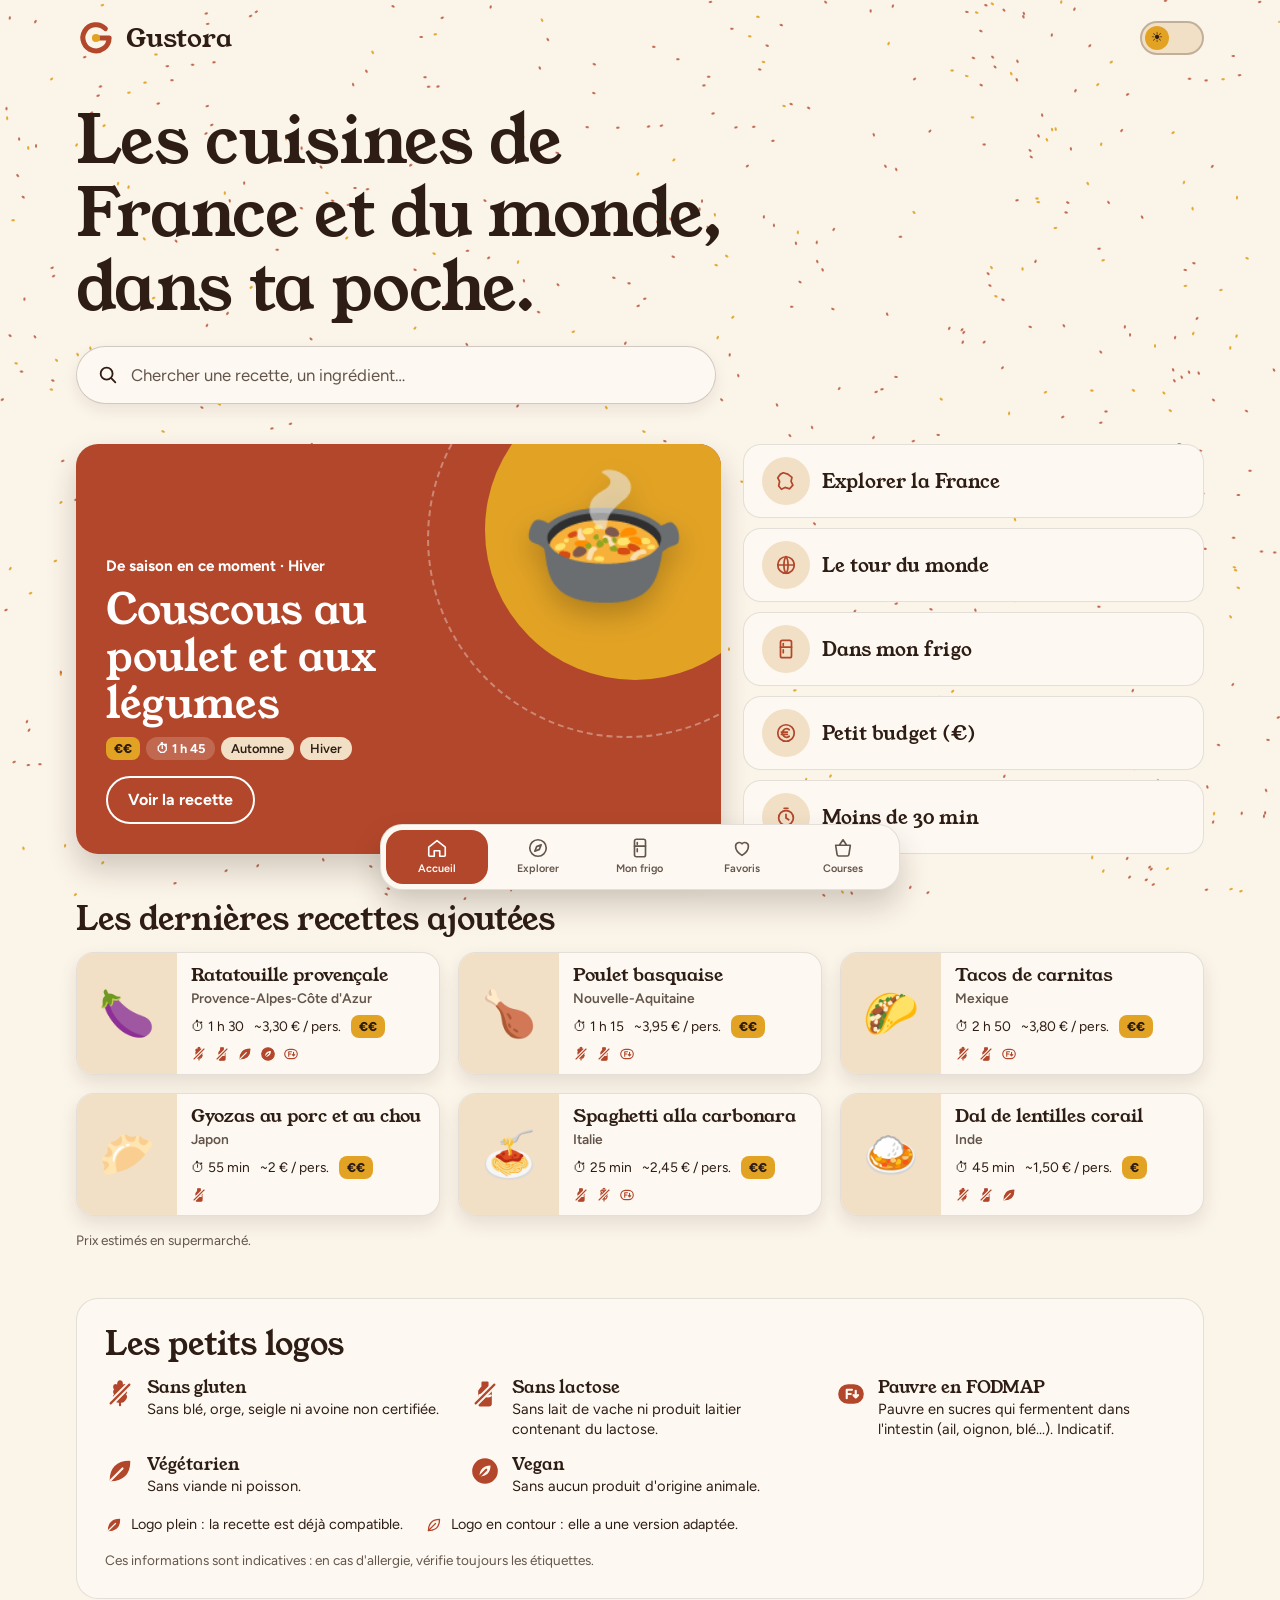
==== index.html @ 377dda43 "Mission 7 : fond de boussoles sur tout l'écran Explorer L'effet 57 (champ de flèches, en aiguilles d" ====
<!doctype html>
<html lang="fr">
<head>
<meta charset="utf-8">
<meta name="viewport" content="width=device-width, initial-scale=1, viewport-fit=cover">
<title>Gustora</title>
<link rel="icon" href="favicon.svg" type="image/svg+xml">
<link rel="icon" href="favicon-32.png" sizes="32x32">
<link rel="apple-touch-icon" href="apple-touch-icon.png">
<link rel="preconnect" href="https://fonts.googleapis.com">
<link rel="stylesheet" href="https://fonts.googleapis.com/css2?family=Young+Serif&family=Figtree:wght@400;600;700;800&display=swap">
<link rel="stylesheet" href="style.css?v=6">
</head>
<body data-ecran="accueil">
<canvas id="graines" aria-hidden="true"></canvas>
<canvas id="boussoles" aria-hidden="true"></canvas>

<div class="page">
  <header class="top">
    <svg viewBox="0 0 64 64" aria-hidden="true">
      <path d="M47 17A21 21 0 1 0 53 32H38" fill="none" stroke="var(--pr)" stroke-width="8" stroke-linecap="round" stroke-linejoin="round"/>
      <circle cx="32" cy="32" r="6.5" fill="var(--ac)"/>
    </svg>
    <b id="nom"></b>
    <button class="sw" id="sw" type="button"><i aria-hidden="true"></i></button>
  </header>

  <main>
    <section class="hello">
      <h1 id="phrase"></h1>
      <form class="search" id="form-recherche" role="search">
        <svg viewBox="0 0 24 24" aria-hidden="true"><circle cx="10.5" cy="10.5" r="6.5"/><path d="M15.5 15.5L20 20"/></svg>
        <span class="champ"><input id="recherche" type="search" enterkeyhint="search" autocomplete="off"><span class="idee" id="idee" aria-hidden="true" hidden><span class="t"></span><span class="cur"></span></span></span>
      </form>
    </section>

    <div id="accueil"></div>
    <div id="liste" hidden></div>
    <div id="recette" hidden></div>
    <div id="explorer" hidden></div>
  </main>
</div>

<nav class="tabbar" id="onglets" role="tablist"><span class="pill"></span></nav>
<span class="toast" id="toast" role="status"></span>

<script src="textes.js?v=6"></script>
<script src="recettes.js?v=6"></script>
<script src="regimes.js?v=6"></script>
<script src="effets.js?v=6"></script>
<script src="recette.js?v=6"></script>
<script src="explorer.js?v=6"></script>
<script src="app.js?v=6"></script>
</body>
</html>
---- style.css ----
/* ---------- Couleurs « Argile & Safran » (DESIGN.md) ---------- */
:root{
  --bg:#FBF4E8; --tx:#2E1D14; --pr:#B3472B; --ac:#E2A325; --dx:#F2E0C6; --on:#FFFFFF; --onac:#2E1D14;
  --card:color-mix(in srgb,var(--bg) 55%,#fff);
  --display:"Young Serif", Georgia, serif;
  --body:"Figtree", "Segoe UI", system-ui, -apple-system, sans-serif;
  --line:color-mix(in srgb,var(--tx) 12%,transparent);
  --shadow:0 16px 30px color-mix(in srgb,var(--tx) 20%,transparent);
  --soft:color-mix(in srgb,var(--tx) 74%,var(--bg));
  color-scheme:light;
}
@media (prefers-color-scheme: dark){
  :root:not([data-theme="light"]){
    --bg:#1D1410; --tx:#F5EADB; --pr:#E8835F; --ac:#F0B744; --dx:#3A2B21; --on:#1D1410; --onac:#1D1410;
    --card:color-mix(in srgb,var(--bg) 90%,#fff); color-scheme:dark;
  }
}
:root[data-theme="dark"]{
  --bg:#1D1410; --tx:#F5EADB; --pr:#E8835F; --ac:#F0B744; --dx:#3A2B21; --on:#1D1410; --onac:#1D1410;
  --card:color-mix(in srgb,var(--bg) 90%,#fff); color-scheme:dark;
}

*{box-sizing:border-box}
html{-webkit-text-size-adjust:100%}
body{margin:0;background:var(--bg);color:var(--tx);font:16px/1.5 var(--body);
  padding-bottom:calc(110px + env(safe-area-inset-bottom));transition:background-color .4s,color .4s}
h1,h2,h3{font-family:var(--display);font-weight:400;margin:0;line-height:1.12}
button,input{font:inherit;color:inherit}
:focus-visible{outline:3px solid var(--ac);outline-offset:3px}

/* ---------- Effet 78 : le courant d'épices du fond ---------- */
#graines,#boussoles{position:fixed;inset:0;width:100%;height:100%;z-index:0;pointer-events:none}
body:not([data-ecran="explorer"]) #boussoles{display:none}   /* effet 57 : seulement sur l'écran Explorer */
.page{position:relative;z-index:1;max-width:1160px;margin:0 auto;padding:0 16px}

/* ---------- En-tête ---------- */
.top{display:flex;align-items:center;gap:10px;padding:18px 0 6px}
.top svg{width:40px;height:40px;flex:none}
.top b{font:400 1.6rem var(--display);flex:1}
/* Interrupteur jour / nuit (effet 27 de DESIGN.md) */
.sw{position:relative;width:64px;height:34px;border-radius:99px;border:2px solid color-mix(in srgb,var(--tx) 25%,transparent);
  background:var(--dx);cursor:pointer;padding:0;flex:none}
.sw i{position:absolute;top:3px;left:3px;width:24px;height:24px;border-radius:50%;background:var(--ac);color:var(--onac);
  display:grid;place-items:center;font-style:normal;font-size:14px;line-height:1;transition:transform .45s cubic-bezier(.3,1.3,.5,1),background-color .4s}
.nuit .sw i{transform:translateX(30px);background:var(--tx);color:var(--bg)}

/* ---------- Phrase d'accueil + recherche ---------- */
.hello{padding:clamp(18px,4vw,40px) 0 18px}
.hello h1{font-size:clamp(2.1rem,6.2vw,4.1rem);max-width:17ch;letter-spacing:-.01em}
.search{display:flex;align-items:center;gap:10px;max-width:640px;margin-top:22px;padding:0 20px;height:58px;border-radius:99px;
  background:var(--card);border:1.5px solid color-mix(in srgb,var(--tx) 22%,transparent);box-shadow:0 6px 16px color-mix(in srgb,var(--tx) 8%,transparent)}
.search svg{width:22px;height:22px;flex:none;fill:none;stroke:var(--tx);stroke-width:2;stroke-linecap:round}
.champ{position:relative;flex:1;min-width:0;display:flex}
.search input{flex:1;min-width:0;border:0;background:none;font-size:1.05rem;outline:none}
/* Effet 14 : texte qui s'écrit (posé par-dessus le champ, les clics passent au travers) */
.idee{position:absolute;inset:0;display:flex;align-items:center;pointer-events:none;font-size:1.05rem;color:var(--soft);white-space:nowrap;overflow:hidden}
.idee[hidden]{display:none}
.idee .cur{flex:none;width:2px;height:1.2em;margin-left:2px;background:var(--pr);animation:blink 1s steps(1) infinite}
@keyframes blink{50%{opacity:0}}
.search input::placeholder{color:var(--soft);opacity:1}
.search:focus-within{border-color:var(--pr)}

/* ---------- Carte vedette (effet 3 : carte en couches, l'effet star) + raccourcis ---------- */
.duo{display:grid;gap:16px;margin-top:22px}
@media (min-width:900px){ .duo{grid-template-columns:7fr 5fr;gap:22px;align-items:stretch} }
.vedette{position:relative;border-radius:22px;min-height:330px;color:var(--on);touch-action:pan-y;
  transition:transform .8s cubic-bezier(.2,.8,.2,1);box-shadow:var(--shadow);overflow:hidden;isolation:isolate;transform-style:preserve-3d}
@media (min-width:900px){ .vedette{min-height:380px} }
.vedette [data-depth]{transition:transform .8s cubic-bezier(.2,.8,.2,1)}
.ly-bg{position:absolute;inset:-24px;background:var(--pr);z-index:-2}
.ly-bg .sun{position:absolute;right:-40px;top:-40px;width:min(62%,300px);aspect-ratio:1;border-radius:50%;background:var(--ac)}
.ly-bg .ring{position:absolute;right:-82px;top:-82px;width:min(84%,400px);aspect-ratio:1;border-radius:50%;
  border:2px dashed color-mix(in srgb,var(--on) 35%,transparent)}
.ly-mid{position:absolute;right:clamp(14px,5%,40px);top:clamp(14px,6%,36px);font-size:clamp(4.2rem,13vw,8.5rem);line-height:1;z-index:-1;
  filter:drop-shadow(0 12px 14px color-mix(in srgb,#000 22%,transparent))}
.ly-top{position:relative;height:100%;min-height:inherit;display:grid;align-content:end;gap:10px;padding:clamp(18px,3.4vw,30px)}
.kick{font-weight:700;font-size:.95rem}
.vedette h2{font-size:clamp(1.7rem,3.6vw,2.6rem);max-width:13ch}
.badges{display:flex;flex-wrap:wrap;gap:6px}
.bdg{background:var(--ac);color:var(--onac);font-weight:800;font-size:.8rem;border-radius:8px;padding:2px 8px}
.sea{background:var(--dx);color:var(--tx);font-weight:600;font-size:.8rem;border-radius:99px;padding:2px 10px}
.vedette .tm{background:color-mix(in srgb,var(--on) 18%,transparent);color:var(--on);font-weight:700;font-size:.8rem;border-radius:99px;padding:2px 10px}
.see{justify-self:start;margin-top:6px;border:2px solid var(--on);background:transparent;color:var(--on);border-radius:99px;
  padding:10px 20px;font-weight:700;cursor:pointer}

.raccourcis{display:grid;grid-template-columns:1fr 1fr;gap:10px;margin:0;padding:0;list-style:none}
.raccourcis li:last-child{grid-column:1/-1}
@media (min-width:900px){ .raccourcis{grid-template-columns:1fr;grid-auto-rows:1fr} .raccourcis li:last-child{grid-column:auto} }
.rac{width:100%;height:100%;display:flex;align-items:center;gap:12px;padding:12px 14px;border-radius:18px;cursor:pointer;text-align:left;
  background:var(--card);border:1px solid var(--line);font:400 .98rem/1.2 var(--display);
  position:relative;overflow:hidden;isolation:isolate;transition:color .3s}
.rac .ic{width:36px;height:36px;flex:none;border-radius:50%;background:var(--dx);display:grid;place-items:center}
.rac .ic{transition:background-color .3s}
.rac svg{width:22px;height:22px;fill:none;stroke:var(--pr);stroke-width:1.9;stroke-linecap:round;stroke-linejoin:round;transition:stroke .3s}
/* Effet 8 : le voile entre par le côté d'où arrive la souris */
.rac .voile{position:absolute;inset:0;z-index:-1;background:var(--pr);transform:translate(-101%,0);transition:transform .45s cubic-bezier(.2,.8,.2,1)}
.rac.on{color:var(--on)}
.rac.on .ic{background:color-mix(in srgb,var(--on) 20%,transparent)}
.rac.on svg{stroke:var(--on)}
@media (min-width:900px){ .rac{font-size:1.2rem;padding:12px 18px} .rac .ic{width:48px;height:48px} }

/* ---------- Cartes recette (effet 2 : carte qui penche) ---------- */
.bloc{margin-top:clamp(30px,5vw,48px)}
.bloc h2{font-size:clamp(1.5rem,3vw,2rem);margin-bottom:14px}
.cartes{display:grid;gap:14px}
@media (min-width:620px){ .cartes{grid-template-columns:1fr 1fr} }
@media (min-width:980px){ .cartes{grid-template-columns:repeat(3,1fr);gap:18px} }
.tilt{touch-action:pan-y;transition:transform .7s cubic-bezier(.2,.8,.2,1);border-radius:18px}
.rc{position:relative;display:grid;color:inherit;text-decoration:none;grid-template-columns:100px 1fr;min-height:120px;border-radius:18px;overflow:hidden;
  background:var(--card);border:1px solid var(--line);box-shadow:0 8px 18px color-mix(in srgb,var(--tx) 10%,transparent)}
.rc .img{background:var(--dx);display:grid;place-items:center;font-size:2.8rem;line-height:1}
.rc .body{padding:12px 14px;display:grid;gap:3px;align-content:center}
.rc h3{font-size:1.12rem}
.rc .z{font-size:.86rem;font-weight:600;color:var(--soft)}
.rc .meta{font-size:.86rem;display:flex;flex-wrap:wrap;gap:4px 10px;align-items:center;margin-top:3px}
.note{font-size:.85rem;color:var(--soft);margin:14px 0 0}

/* ---------- Barre d'onglets (effet 42 : onglets qui glissent) ---------- */
.tabbar{position:fixed;z-index:5;left:50%;bottom:calc(10px + env(safe-area-inset-bottom));transform:translateX(-50%);width:min(520px,calc(100% - 20px));
  display:grid;grid-template-columns:repeat(5,1fr);padding:5px;border-radius:22px;background:var(--card);border:1px solid var(--line);box-shadow:var(--shadow)}
.tabbar button{position:relative;z-index:1;border:0;background:none;display:grid;justify-items:center;gap:2px;padding:7px 0;min-width:0;cursor:pointer;
  font-size:.68rem;font-weight:600;color:var(--soft);transition:color .3s}
.tabbar svg{width:22px;height:22px;fill:none;stroke:currentColor;stroke-width:1.8;stroke-linejoin:round;stroke-linecap:round}
.tabbar button[aria-selected="true"]{color:var(--on)}
.tabbar .pill{position:absolute;top:5px;bottom:5px;left:0;border-radius:17px;background:var(--pr);
  transition:transform .45s cubic-bezier(.3,1.2,.5,1),width .45s}

/* Petit message en bas (« Cet écran arrive bientôt ! ») */
.toast{position:fixed;z-index:6;left:50%;bottom:calc(96px + env(safe-area-inset-bottom));transform:translate(-50%,12px);opacity:0;
  background:var(--tx);color:var(--bg);font-weight:700;font-size:.9rem;padding:9px 16px;border-radius:99px;pointer-events:none;
  transition:transform .35s,opacity .35s}
.toast.show{transform:translate(-50%,0);opacity:1}

/* Encadré de message (erreur de chargement, liste vide) */
.encadre{margin-top:22px;padding:22px;border-radius:18px;background:var(--card);border:1px solid var(--line);display:grid;gap:12px;justify-items:start}
.btn{border:0;border-radius:99px;background:var(--pr);color:var(--on);font-weight:700;padding:10px 20px;cursor:pointer}

/* ---------- Écran 2 : la liste des recettes ---------- */
/* Un seul écran visible à la fois ; le fond d'épices et la phrase d'accueil restent à l'accueil. */
body:not([data-ecran="accueil"]) #graines, body:not([data-ecran="accueil"]) #phrase{display:none}
body:not([data-ecran="accueil"]) .hello{padding-top:8px}
.liste-tete{display:flex;flex-wrap:wrap;align-items:baseline;justify-content:space-between;gap:6px 16px;margin:26px 0 16px}
.liste-tete h1{font-size:clamp(1.8rem,4.6vw,2.8rem);max-width:22ch;overflow-wrap:anywhere}
.compteur{background:var(--dx);border-radius:99px;padding:3px 12px;font-weight:700;font-size:.9rem;white-space:nowrap}
.encadre p{margin:0;font-size:1.05rem}
.suite{height:1px}

/* ---------- Les petits logos des régimes (plein = compatible, contour = adaptable) ---------- */
.lg{width:18px;height:18px;flex:none;color:var(--pr);--lgfond:var(--card);overflow:visible}
.lg .f,.lg .i{fill:none;stroke:currentColor;stroke-width:1.7;stroke-linejoin:round}
.lg .d,.lg .v{fill:none;stroke:currentColor;stroke-width:1.7;stroke-linecap:round;stroke-linejoin:round}
.lg .x{fill:none;stroke:var(--lgfond);stroke-width:5;stroke-linecap:round}
.lg.plein .f{fill:currentColor}
.lg.plein .d{stroke:var(--lgfond)}
.lg.plein .i{fill:var(--lgfond);stroke:none}
.rc .logos{display:flex;gap:7px;margin-top:5px}
.rc .logos .lg{width:16px;height:16px;display:block}

/* Bas de l'accueil : la légende des logos */
.logos-bloc{background:var(--card);border:1px solid var(--line);border-radius:22px;padding:clamp(18px,3vw,28px)}
.legendes{list-style:none;margin:0;padding:0;display:grid;gap:14px 26px}
@media (min-width:620px){ .legendes{grid-template-columns:1fr 1fr} }
@media (min-width:980px){ .legendes{grid-template-columns:repeat(3,1fr)} }
.legendes li{display:flex;gap:12px;align-items:flex-start}
.legendes .lg{width:30px;height:30px;margin-top:2px}
.legendes b{display:block;font:400 1.08rem/1.25 var(--display)}
.legendes li span{font-size:.92rem;line-height:1.4}
.plein-contour{display:flex;flex-wrap:wrap;gap:8px 22px;margin:18px 0 0;font-size:.9rem}
.plein-contour span{display:flex;align-items:center;gap:8px}

/* ---------- Écran 3 : la recette ---------- */
body[data-ecran="recette"] .hello{display:none}
.see{text-decoration:none}
.fiche{padding-top:14px}
.fiche-tete{display:grid;gap:20px;align-items:center}
@media (min-width:760px){ .fiche-tete{grid-template-columns:auto 1fr;gap:clamp(24px,4vw,48px)} }
/* L'assiette : un bord de couleur douce, un liseré en pointillés, et le plat au centre */
.plat{position:relative;width:clamp(190px,52vw,300px);aspect-ratio:1;border-radius:50%;justify-self:center;
  background:var(--card);border:clamp(10px,2.4vw,16px) solid var(--dx);box-shadow:var(--shadow);display:grid;place-items:center;overflow:hidden}
.plat::before{content:"";position:absolute;inset:7%;border-radius:50%;border:2px dashed color-mix(in srgb,var(--pr) 45%,transparent)}
.plat .emo{font-size:clamp(5rem,15vw,8.6rem);line-height:1;filter:drop-shadow(0 10px 10px color-mix(in srgb,var(--tx) 22%,transparent))}
.plat img{position:absolute;inset:0;width:100%;height:100%;object-fit:cover}
@media (min-width:760px){ .plat{justify-self:start} }
.fiche-titre{display:grid;gap:12px;justify-items:start;min-width:0}
.zone-lien{color:var(--tx);font-weight:700;text-decoration:none;border-bottom:2px solid var(--ac);padding-bottom:1px}
.fiche-titre h1{font-size:clamp(2.2rem,6vw,3.7rem);max-width:15ch;overflow-wrap:anywhere}
.fiche .badges{margin:0}
.fiche .tm{background:var(--card);border:1px solid var(--line);font-weight:700;font-size:.8rem;border-radius:99px;padding:1px 10px}
.regimes{display:flex;flex-wrap:wrap;gap:8px}
.rg{display:inline-flex;align-items:center;gap:7px;padding:6px 12px 6px 9px;border-radius:99px;cursor:pointer;
  background:var(--card);border:1.5px solid var(--line);font-weight:700;font-size:.88rem;transition:border-color .3s}
.rg .lg{width:20px;height:20px}
.rg small{font-weight:600;color:var(--soft)}
.rg[aria-expanded="true"]{border-color:var(--pr)}
.legende{margin:0;max-width:52ch;background:var(--dx);border-radius:14px;padding:10px 14px;font-size:.93rem}
.legende[hidden]{display:none}

.fiche-corps{display:grid;gap:22px;margin-top:clamp(26px,4vw,40px);align-items:start}
@media (min-width:900px){ .fiche-corps{grid-template-columns:5fr 7fr;gap:36px} }
.fiche h2{font-size:clamp(1.45rem,2.6vw,1.8rem);margin-bottom:12px}
.panier{background:var(--card);border:1px solid var(--line);border-radius:22px;padding:clamp(16px,2.6vw,24px)}
.portions{display:flex;align-items:center;justify-content:space-between;gap:10px;background:var(--dx);border-radius:99px;padding:5px}
.portions button{width:44px;height:44px;flex:none;border:0;border-radius:50%;background:var(--pr);color:var(--on);font-size:1.5rem;line-height:1;cursor:pointer}
.portions button:disabled{opacity:.35;cursor:default}
.portions output{font:400 1.2rem var(--display);text-align:center}
.prix-total{margin:14px 0 22px;font-size:1rem}
.prix-total b{font-weight:800}
.prix-total small{display:block;font-size:.82rem;color:var(--soft)}
.ings{list-style:none;margin:0;padding:0}
.ings li{display:grid;grid-template-columns:6.6em 1fr;gap:10px;padding:8px 0;border-bottom:1px dashed var(--line)}
.ings li:last-child{border-bottom:0}
.ings b{font-weight:800;font-variant-numeric:tabular-nums}
.btn.principal{width:100%;margin-top:18px;padding:14px 20px;font-size:1rem}
.js-aimant{transition:transform .9s cubic-bezier(.3,1.6,.5,1)}
.btn.second{background:var(--dx);color:var(--tx);margin-top:22px;padding:12px 22px}
/* Les étapes : de grands chiffres, parce qu'on les lit de loin, les mains dans la farine */
.etapes{list-style:none;margin:0;padding:0;counter-reset:e}
.etapes li{counter-increment:e;display:grid;grid-template-columns:2.6rem 1fr;column-gap:12px;padding:12px 0;border-bottom:1px solid var(--line)}
.etapes li::before{content:counter(e);grid-row:span 2;font:400 2.1rem/1 var(--display);color:var(--pr)}
.etapes p{margin:0;max-width:62ch;font-size:1.04rem}
.minute{justify-self:start;margin-top:6px;font-size:.82rem;font-weight:700;color:var(--soft)}
.astuce{margin-top:22px;padding:16px 18px;border-radius:18px;background:color-mix(in srgb,var(--ac) 24%,var(--bg))}
.astuce p{margin:4px 0 0;max-width:62ch}
.fiche > .note{margin-top:26px}

/* ---------- Écran 4 : Explorer, et écran 5 : une zone ---------- */
body[data-ecran="explorer"] .hello, body[data-ecran="zone"] .hello{display:none}
.liste-tete .intro{flex-basis:100%;margin:4px 0 0;max-width:60ch;font-size:1.05rem}
/* Les onglets France / Monde */
.bascule{display:inline-flex;gap:4px;padding:4px;border-radius:99px;background:var(--dx);margin-bottom:18px}
.bascule button{border:0;border-radius:99px;background:none;padding:8px 22px;font-weight:700;cursor:pointer;transition:background-color .3s,color .3s}
.bascule button[aria-selected="true"]{background:var(--pr);color:var(--on)}
#explorer[data-vue="france"] .vue-monde, #explorer[data-vue="monde"] .vue-france{display:none}
.vue-france{display:grid;gap:22px;align-items:center}
@media (min-width:900px){ .vue-france{grid-template-columns:3fr 2fr;gap:40px} }
.vue-france h2{font-size:clamp(1.45rem,2.6vw,1.8rem);margin-bottom:8px}
.vue-france section{background:var(--card);border:1px solid var(--line);border-radius:22px;padding:clamp(16px,2.6vw,24px)}

/* La carte de France, façon carnet de voyage : chaque région est un morceau de papier */
.carte{margin:0;min-height:200px}
.carte svg{display:block;width:100%;max-width:620px;height:auto;max-height:74vh;margin:0 auto;overflow:visible;
  filter:drop-shadow(0 10px 14px color-mix(in srgb,var(--tx) 14%,transparent))}
.carte a{cursor:pointer;outline:none}
.carte path{fill:var(--dx);stroke:var(--tx);stroke-width:2.6;stroke-linejoin:round;stroke-dasharray:100;transition:fill .5s}
.carte a.vide path{fill:color-mix(in srgb,var(--tx) 5%,var(--bg));stroke:color-mix(in srgb,var(--tx) 50%,var(--bg))}
@media (hover:hover){ .carte a:hover path{fill:color-mix(in srgb,var(--pr) 35%,var(--dx))} }
.carte a:focus-visible path{fill:color-mix(in srgb,var(--pr) 35%,var(--dx));stroke:var(--pr);stroke-width:4}
.carte a.choisie path{fill:var(--pr)}
/* Le tampon safran : le nombre de recettes de la région */
.tampon circle{fill:var(--ac);stroke:var(--card);stroke-width:3}
.tampon text{fill:var(--onac);font:800 17px var(--body);text-anchor:middle}
/* Effet 36 : le contour se trace (2,2 s), la Bretagne et la Corse ensuite, puis les tampons se posent */
.carte.attend path{stroke-dashoffset:100;fill-opacity:0}
.carte.attend .tampon{opacity:0}
.carte.trace path{animation:trace 2.2s cubic-bezier(.45,.05,.3,1) both}
.carte.trace [data-zone="bretagne"] path{animation-delay:1s}
.carte.trace [data-zone="corse"] path{animation-delay:1.6s}
.carte.trace .tampon{animation:pose .4s 2.4s both}
.carte.trace [data-zone="bretagne"] .tampon{animation-delay:3.2s}
@keyframes trace{0%{stroke-dashoffset:100;fill-opacity:0} 65%{fill-opacity:0} 100%{stroke-dashoffset:0;fill-opacity:1}}
@keyframes pose{from{opacity:0}}

/* La liste des régions, sous la carte (ou à côté sur PC) */
.zones{list-style:none;margin:0;padding:0;display:grid;column-gap:22px}
@media (min-width:560px) and (max-width:899px){ .zones{grid-template-columns:1fr 1fr} }
.zones a{display:flex;align-items:center;justify-content:space-between;gap:10px;padding:9px 2px;color:inherit;text-decoration:none;
  border-bottom:1px dashed var(--line)}
.zones b{font:400 1.06rem/1.25 var(--display)}
.zones a.vide b{color:var(--soft)}
.nb{flex:none;font-size:.8rem;font-weight:800;border-radius:99px;padding:2px 10px;background:var(--ac);color:var(--onac)}
.vide .nb{background:none;color:var(--soft);font-weight:600;padding-right:0}
@media (hover:hover){ .zones a:hover b{color:var(--pr)} }

/* Les pays (effet 274 : petites cartes en 3D) : une fenêtre colorée avec son soleil, le plat qui flotte devant */
.pays{list-style:none;margin:0;padding:0;display:grid;grid-template-columns:1fr 1fr;gap:12px}
@media (min-width:620px){ .pays{grid-template-columns:repeat(3,1fr)} }
@media (min-width:980px){ .pays{grid-template-columns:repeat(5,1fr);gap:16px} }
.pc{display:grid;color:inherit;text-decoration:none;border-radius:20px;overflow:hidden;background:var(--card);border:1px solid var(--line);
  box-shadow:0 8px 18px color-mix(in srgb,var(--tx) 10%,transparent)}
.pays [data-depth]{transition:transform .7s cubic-bezier(.2,.8,.2,1)}
.fen{position:relative;aspect-ratio:5/4;overflow:hidden;isolation:isolate;display:grid;place-items:center}
.fen .fond{position:absolute;inset:-14px;background:var(--pr);z-index:-1}
.fen .sun{position:absolute;right:-18%;top:-22%;width:78%;aspect-ratio:1;border-radius:50%;background:var(--ac)}
.pays li:nth-child(3n+2) .fond{background:var(--ac)}
.pays li:nth-child(3n+2) .sun{background:var(--pr);left:-24%;right:auto;top:auto;bottom:-30%}
.pays li:nth-child(3n) .fond{background:var(--dx)}
.pays li:nth-child(3n) .sun{background:color-mix(in srgb,var(--pr) 75%,var(--dx));top:auto;bottom:-34%;right:-10%}
.fen .emo{font-size:clamp(3rem,11vw,4rem);line-height:1;filter:drop-shadow(0 12px 10px color-mix(in srgb,#000 30%,transparent))}
.pc .txt{display:flex;align-items:center;justify-content:space-between;gap:6px;flex-wrap:wrap;padding:10px 12px 12px}
.pc b{font:400 1.12rem/1.2 var(--display)}
.pc.vide .fond,.pc.vide .sun{background:color-mix(in srgb,var(--tx) 9%,var(--bg))}
.pc.vide .emo{filter:grayscale(1);opacity:.5}
.pc.vide b{color:var(--soft)}

/* « Réduire les animations » : rien ne bouge pour décorer */
@media (prefers-reduced-motion: reduce){
  *,*::before,*::after{transition:none!important;animation:none!important}
}
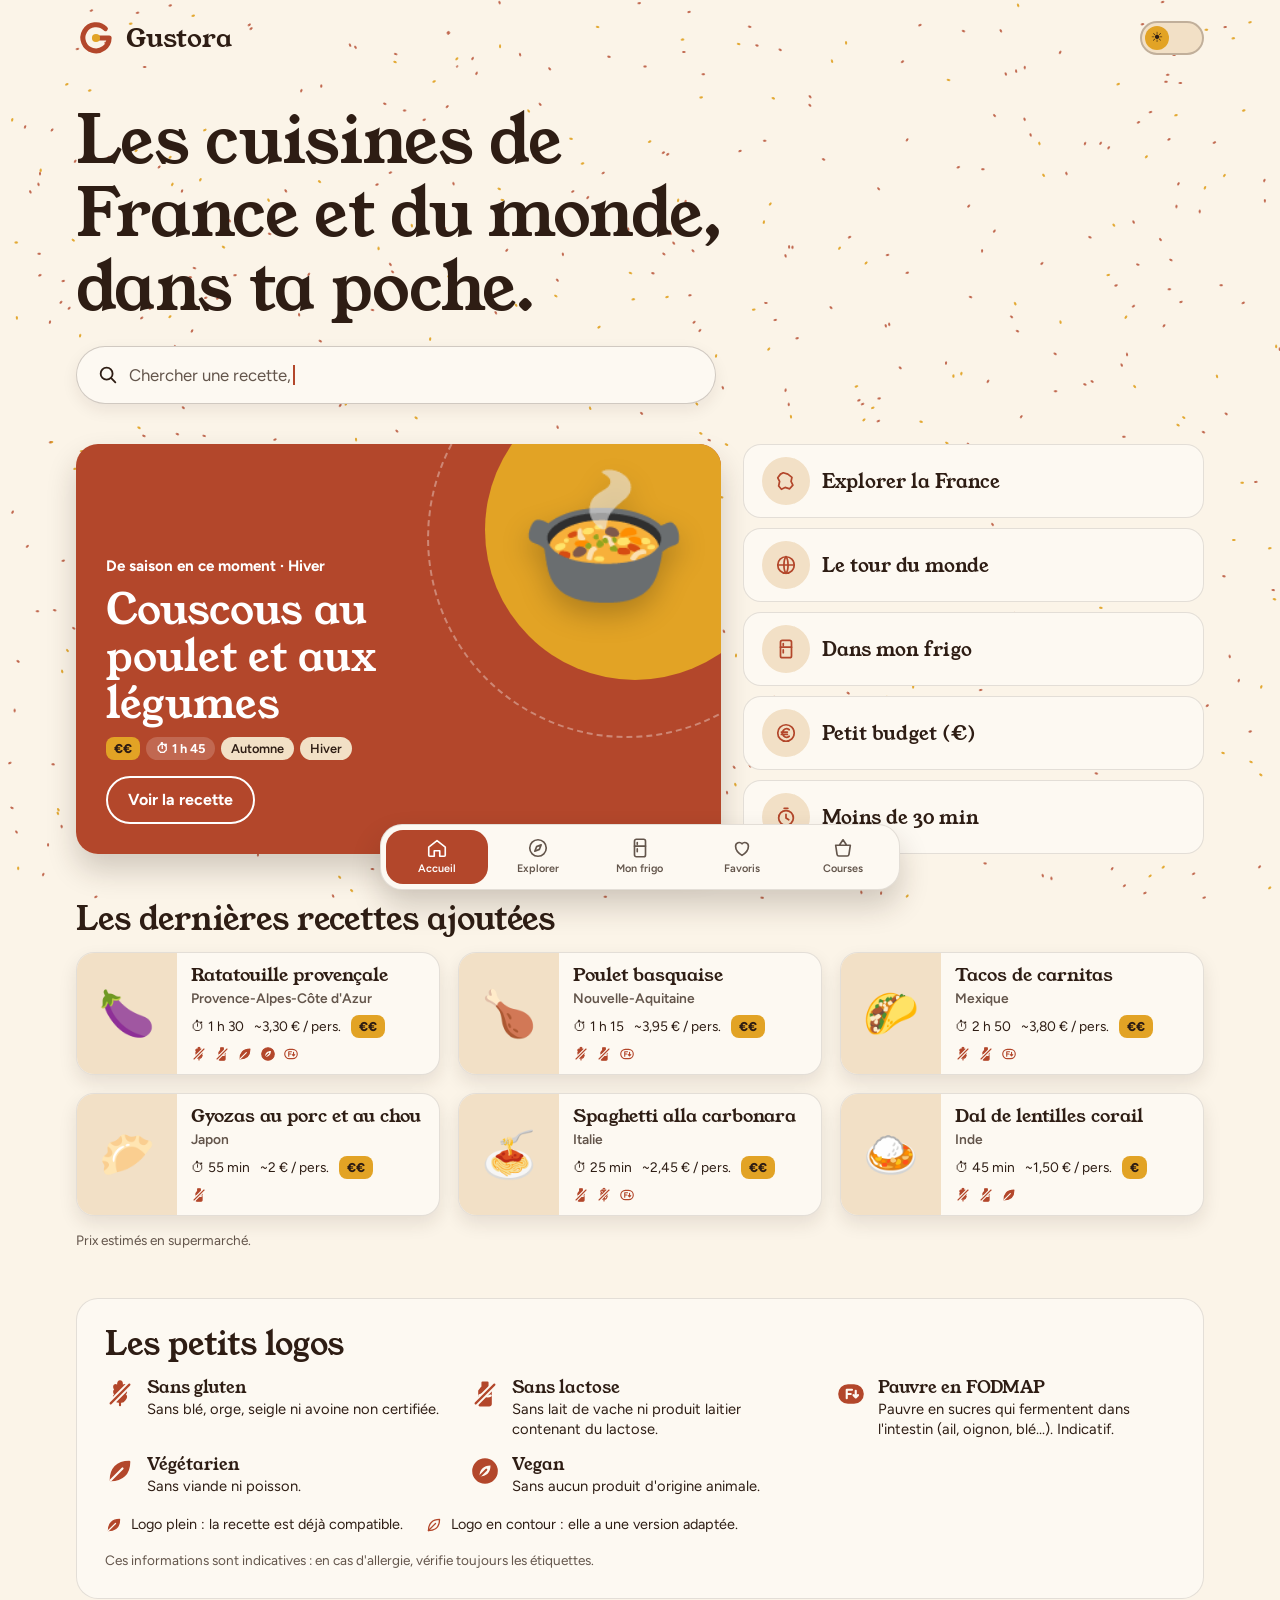
==== commit fd51f618: "Mission 7 : herbes qui poussent et pays en tuiles bento sur l'écran Explorer Effets 152 (herbes arom" ====
--- a/index.html
+++ b/index.html
@@ -9,11 +9,11 @@
 <link rel="apple-touch-icon" href="apple-touch-icon.png">
 <link rel="preconnect" href="https://fonts.googleapis.com">
 <link rel="stylesheet" href="https://fonts.googleapis.com/css2?family=Young+Serif&family=Figtree:wght@400;600;700;800&display=swap">
-<link rel="stylesheet" href="style.css?v=6">
+<link rel="stylesheet" href="style.css?v=7">
 </head>
 <body data-ecran="accueil">
 <canvas id="graines" aria-hidden="true"></canvas>
-<canvas id="boussoles" aria-hidden="true"></canvas>
+<canvas id="herbes" aria-hidden="true"></canvas>
 
 <div class="page">
   <header class="top">
@@ -44,12 +44,12 @@
 <nav class="tabbar" id="onglets" role="tablist"><span class="pill"></span></nav>
 <span class="toast" id="toast" role="status"></span>
 
-<script src="textes.js?v=6"></script>
-<script src="recettes.js?v=6"></script>
-<script src="regimes.js?v=6"></script>
-<script src="effets.js?v=6"></script>
-<script src="recette.js?v=6"></script>
-<script src="explorer.js?v=6"></script>
-<script src="app.js?v=6"></script>
+<script src="textes.js?v=7"></script>
+<script src="recettes.js?v=7"></script>
+<script src="regimes.js?v=7"></script>
+<script src="effets.js?v=7"></script>
+<script src="recette.js?v=7"></script>
+<script src="explorer.js?v=7"></script>
+<script src="app.js?v=7"></script>
 </body>
 </html>
--- a/style.css
+++ b/style.css
@@ -29,8 +29,8 @@
 :focus-visible{outline:3px solid var(--ac);outline-offset:3px}
 
 /* ---------- Effet 78 : le courant d'épices du fond ---------- */
-#graines,#boussoles{position:fixed;inset:0;width:100%;height:100%;z-index:0;pointer-events:none}
-body:not([data-ecran="explorer"]) #boussoles{display:none}   /* effet 57 : seulement sur l'écran Explorer */
+#graines,#herbes{position:fixed;inset:0;width:100%;height:100%;z-index:0;pointer-events:none}
+body:not([data-ecran="explorer"]) #herbes{display:none}   /* effet 152 : seulement sur l'écran Explorer */
 .page{position:relative;z-index:1;max-width:1160px;margin:0 auto;padding:0 16px}
 
 /* ---------- En-tête ---------- */
@@ -271,26 +271,43 @@
 .vide .nb{background:none;color:var(--soft);font-weight:600;padding-right:0}
 @media (hover:hover){ .zones a:hover b{color:var(--pr)} }
 
-/* Les pays (effet 274 : petites cartes en 3D) : une fenêtre colorée avec son soleil, le plat qui flotte devant */
-.pays{list-style:none;margin:0;padding:0;display:grid;grid-template-columns:1fr 1fr;gap:12px}
-@media (min-width:620px){ .pays{grid-template-columns:repeat(3,1fr)} }
-@media (min-width:980px){ .pays{grid-template-columns:repeat(5,1fr);gap:16px} }
-.pc{display:grid;color:inherit;text-decoration:none;border-radius:20px;overflow:hidden;background:var(--card);border:1px solid var(--line);
-  box-shadow:0 8px 18px color-mix(in srgb,var(--tx) 10%,transparent)}
+/* Les pays (effet 66 : tuiles bento) : des cases de tailles différentes qui s'emboîtent, chacune en couches */
+.pays{list-style:none;margin:0;padding:0;display:grid;grid-template-columns:repeat(3,1fr);grid-auto-rows:clamp(92px,27vw,150px);gap:10px;grid-auto-flow:dense}
+@media (min-width:900px){ .pays{grid-template-columns:repeat(6,1fr);grid-auto-rows:150px;gap:14px}
+  /* sur PC : la Grèce se range en bas au milieu, la Thaïlande s'élargit, pour 3 rangées pleines */
+  .pays li.h[data-k="grece"]{grid-row:3;grid-column:4} .pays li[data-k="thailande"]{grid-column:span 2} }
+.pays li.g{grid-column:span 2;grid-row:span 2}
+.pays li.h{grid-row:span 2}
+.pays li.l{grid-column:span 2}
+.pays .tilt{height:100%;border-radius:20px}
+.bt{position:relative;display:block;height:100%;border-radius:20px;overflow:hidden;isolation:isolate;color:var(--on);text-decoration:none;
+  box-shadow:0 10px 20px color-mix(in srgb,var(--tx) 14%,transparent);transition:transform .3s}
+.bt:active{transform:scale(.97)}
 .pays [data-depth]{transition:transform .7s cubic-bezier(.2,.8,.2,1)}
-.fen{position:relative;aspect-ratio:5/4;overflow:hidden;isolation:isolate;display:grid;place-items:center}
-.fen .fond{position:absolute;inset:-14px;background:var(--pr);z-index:-1}
-.fen .sun{position:absolute;right:-18%;top:-22%;width:78%;aspect-ratio:1;border-radius:50%;background:var(--ac)}
+.bt .fond{position:absolute;inset:-14px;z-index:-1;background:var(--pr)}
+.bt .sun{position:absolute;right:-12%;top:-18%;width:min(70%,190px);aspect-ratio:1;border-radius:50%;background:color-mix(in srgb,var(--ac) 85%,var(--pr))}
+.bt .emo{position:absolute;right:8%;bottom:8%;font-size:clamp(2rem,9vw,3rem);line-height:1;filter:drop-shadow(0 10px 8px color-mix(in srgb,#000 30%,transparent))}
+.pays li.g .emo{font-size:clamp(4rem,19vw,6.4rem);right:10%;bottom:12%}
+.pays li.h .emo{font-size:clamp(2.6rem,11vw,4rem)}
+.pays li.l .emo{font-size:clamp(2.6rem,11vw,3.6rem)}
+.bt .txt{position:absolute;left:12px;top:10px;right:10px;display:grid;justify-items:start;gap:4px}
+.bt b{font:400 clamp(1rem,3.6vw,1.2rem)/1.15 var(--display)}
+.pays li.g b{font-size:clamp(1.5rem,5.6vw,2rem)}
+.bt .nb{font-size:.72rem;padding:1px 8px}
+/* Trois couleurs à tour de rôle ; le soleil change de place pour que les tuiles ne se ressemblent pas */
 .pays li:nth-child(3n+2) .fond{background:var(--ac)}
-.pays li:nth-child(3n+2) .sun{background:var(--pr);left:-24%;right:auto;top:auto;bottom:-30%}
+.pays li:nth-child(3n+2) .bt{color:#2E1D14}
+.pays li:nth-child(3n+2) .sun{background:color-mix(in srgb,var(--pr) 80%,var(--ac));left:-20%;right:auto;top:auto;bottom:-30%}
+.pays li:nth-child(3n+2) .nb{background:var(--card);color:var(--tx)}
 .pays li:nth-child(3n) .fond{background:var(--dx)}
-.pays li:nth-child(3n) .sun{background:color-mix(in srgb,var(--pr) 75%,var(--dx));top:auto;bottom:-34%;right:-10%}
-.fen .emo{font-size:clamp(3rem,11vw,4rem);line-height:1;filter:drop-shadow(0 12px 10px color-mix(in srgb,#000 30%,transparent))}
-.pc .txt{display:flex;align-items:center;justify-content:space-between;gap:6px;flex-wrap:wrap;padding:10px 12px 12px}
-.pc b{font:400 1.12rem/1.2 var(--display)}
-.pc.vide .fond,.pc.vide .sun{background:color-mix(in srgb,var(--tx) 9%,var(--bg))}
-.pc.vide .emo{filter:grayscale(1);opacity:.5}
-.pc.vide b{color:var(--soft)}
+.pays li:nth-child(3n) .bt{color:var(--tx)}
+.pays li:nth-child(3n) .sun{background:color-mix(in srgb,var(--ac) 70%,var(--dx));top:auto;bottom:-34%;right:-14%}
+/* Un pays sans recette : la tuile est grise, le plat en noir et blanc */
+.pays li .bt.vide{color:var(--soft)}
+.pays .bt.vide .fond{background:color-mix(in srgb,var(--tx) 8%,var(--bg))}
+.pays .bt.vide .sun{background:color-mix(in srgb,var(--tx) 6%,var(--bg))}
+.pays .bt.vide .emo{filter:grayscale(1);opacity:.45}
+.pays .bt.vide .nb{background:none;color:var(--soft);padding:0}
 
 /* « Réduire les animations » : rien ne bouge pour décorer */
 @media (prefers-reduced-motion: reduce){
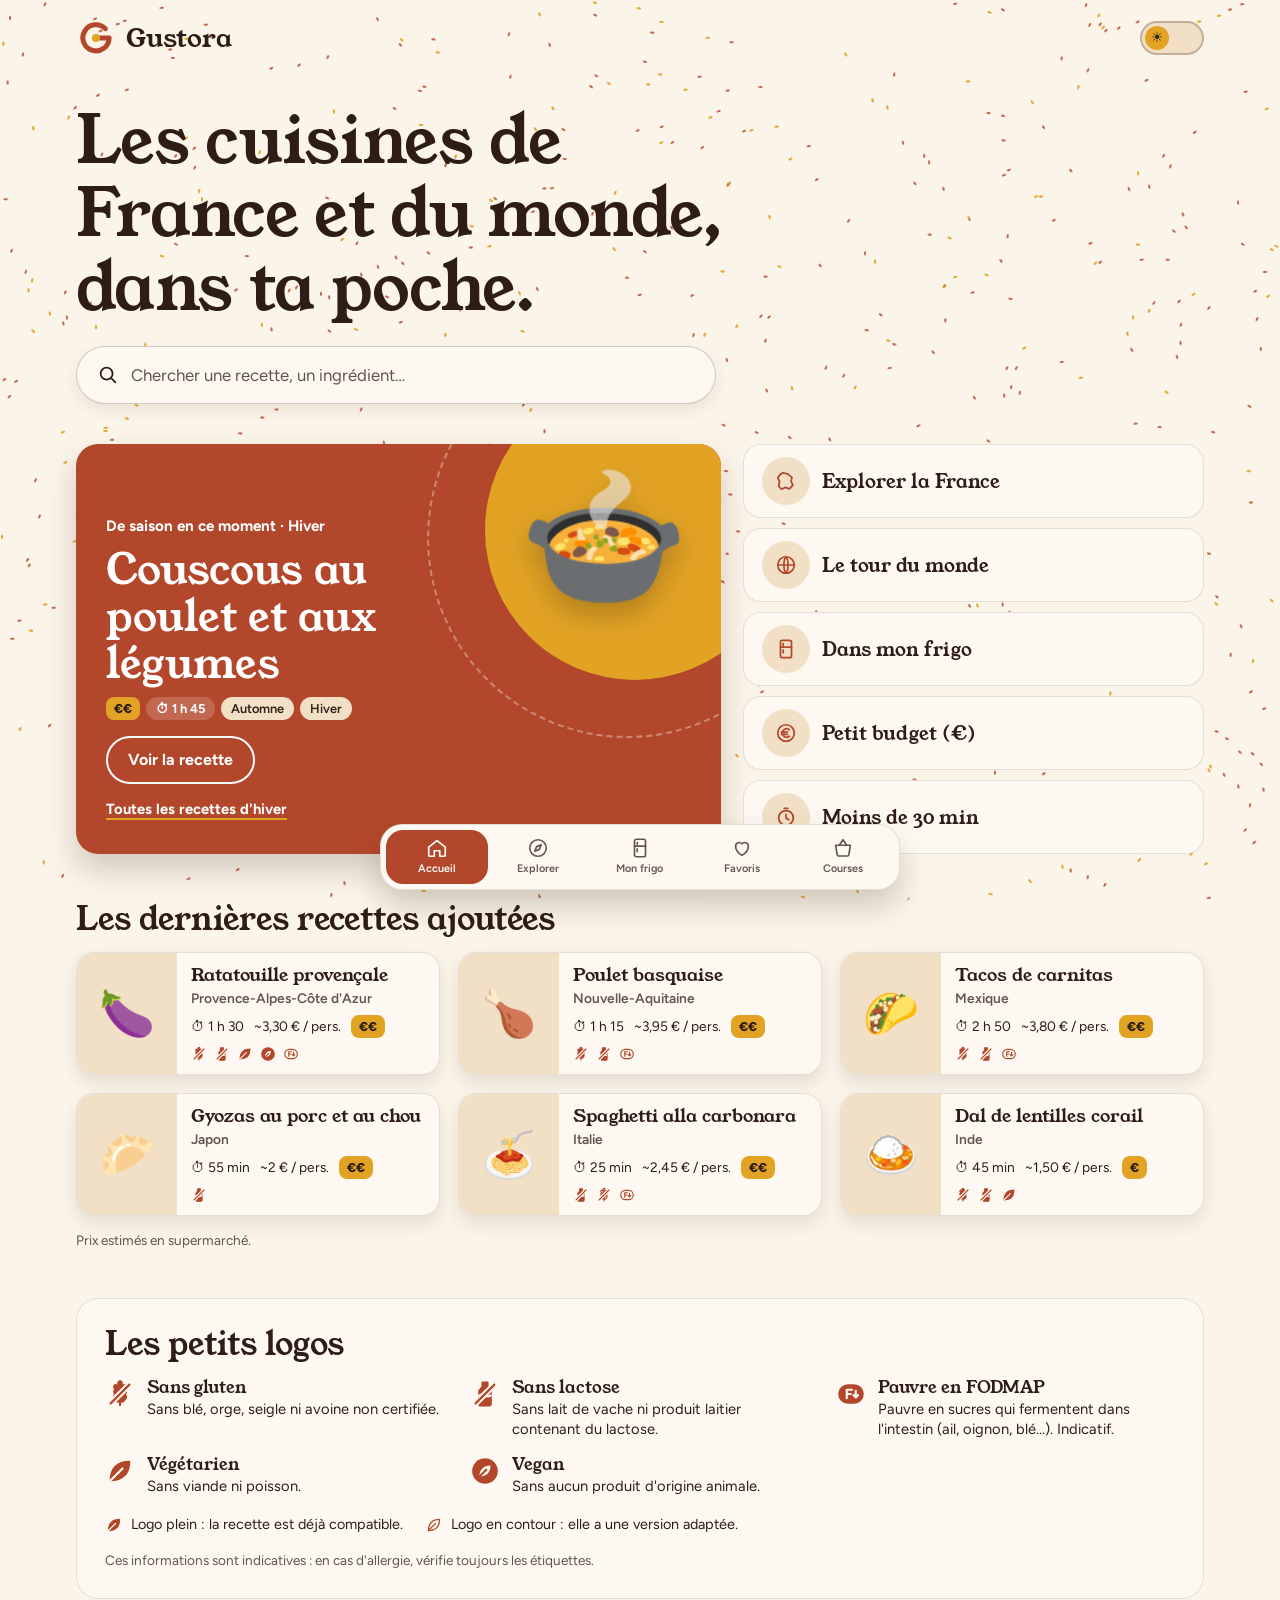
==== commit c020ff13: "Mission 8 : Les filtres saison, temps et budget Co-Authored-By: Claude Opus 5.5 <noreply@anthropic.c" ====
--- a/index.html
+++ b/index.html
@@ -9,7 +9,7 @@
 <link rel="apple-touch-icon" href="apple-touch-icon.png">
 <link rel="preconnect" href="https://fonts.googleapis.com">
 <link rel="stylesheet" href="https://fonts.googleapis.com/css2?family=Young+Serif&family=Figtree:wght@400;600;700;800&display=swap">
-<link rel="stylesheet" href="style.css?v=7">
+<link rel="stylesheet" href="style.css?v=8">
 </head>
 <body data-ecran="accueil">
 <canvas id="graines" aria-hidden="true"></canvas>
@@ -44,12 +44,13 @@
 <nav class="tabbar" id="onglets" role="tablist"><span class="pill"></span></nav>
 <span class="toast" id="toast" role="status"></span>
 
-<script src="textes.js?v=7"></script>
-<script src="recettes.js?v=7"></script>
-<script src="regimes.js?v=7"></script>
-<script src="effets.js?v=7"></script>
-<script src="recette.js?v=7"></script>
-<script src="explorer.js?v=7"></script>
-<script src="app.js?v=7"></script>
+<script src="textes.js?v=8"></script>
+<script src="recettes.js?v=8"></script>
+<script src="regimes.js?v=8"></script>
+<script src="effets.js?v=8"></script>
+<script src="filtres.js?v=8"></script>
+<script src="recette.js?v=8"></script>
+<script src="explorer.js?v=8"></script>
+<script src="app.js?v=8"></script>
 </body>
 </html>
--- a/style.css
+++ b/style.css
@@ -82,6 +82,8 @@
 .vedette .tm{background:color-mix(in srgb,var(--on) 18%,transparent);color:var(--on);font-weight:700;font-size:.8rem;border-radius:99px;padding:2px 10px}
 .see{justify-self:start;margin-top:6px;border:2px solid var(--on);background:transparent;color:var(--on);border-radius:99px;
   padding:10px 20px;font-weight:700;cursor:pointer}
+.toute-saison{justify-self:start;color:var(--on);font-weight:700;font-size:.92rem;text-decoration:underline;
+  text-decoration-color:var(--ac);text-decoration-thickness:2px;text-underline-offset:4px;padding:4px 0}
 
 .raccourcis{display:grid;grid-template-columns:1fr 1fr;gap:10px;margin:0;padding:0;list-style:none}
 .raccourcis li:last-child{grid-column:1/-1}
@@ -144,6 +146,67 @@
 .compteur{background:var(--dx);border-radius:99px;padding:3px 12px;font-weight:700;font-size:.9rem;white-space:nowrap}
 .encadre p{margin:0;font-size:1.05rem}
 .suite{height:1px}
+
+/* ---------- Les puces de filtre (mission 8) : une rangée qui glisse au doigt sur iPhone, qui passe à la ligne sur PC ---------- */
+.filtres{display:flex;gap:8px;overflow-x:auto;scrollbar-width:none;margin:0 -16px 18px;padding:2px 16px 6px}
+.filtres::-webkit-scrollbar{display:none}
+@media (min-width:700px){ .filtres{flex-wrap:wrap;overflow:visible;margin:0 0 20px;padding:0} }
+.puce{position:relative;overflow:hidden;isolation:isolate;flex:none;display:inline-flex;align-items:center;border-radius:99px;
+  background:var(--card);border:1.5px solid color-mix(in srgb,var(--tx) 22%,transparent);transition:background-color .3s,border-color .3s,color .3s}
+.puce button{border:0;background:none;cursor:pointer;display:inline-flex;align-items:center;gap:7px;font-weight:700;font-size:.94rem;color:inherit}
+.puce .ouvrir{padding:9px 14px 9px 12px;min-height:42px}
+.puce svg{width:18px;height:18px;flex:none;fill:none;stroke:currentColor;stroke-width:1.9;stroke-linecap:round;stroke-linejoin:round}
+.puce .fl{font-size:.75rem;opacity:.7}
+@media (hover:hover){ .puce:not(.place):hover{border-color:var(--pr)} }
+/* Une puce choisie : remplie de terracotta, avec son choix et un ✕ pour l'enlever */
+.puce.on{background:var(--pr);border-color:var(--pr);color:var(--on)}
+.puce.on .fl{display:none}
+.puce.on .ouvrir{padding-right:4px}
+.puce .x{width:30px;height:30px;margin-right:6px;justify-content:center;border-radius:50%;font-size:.8rem;
+  background:color-mix(in srgb,var(--on) 22%,transparent)}
+.puce .x[hidden]{display:none}
+/* La place de « Régime ▾ » : en pointillés, elle arrive à la mission 9 */
+.puce.place{background:transparent;border-style:dashed;color:var(--soft)}
+.puce.place .lg{width:18px;height:18px;color:currentColor}
+/* Effet 16 : l'onde safran sous le doigt */
+.onde{position:absolute;z-index:-1;border-radius:50%;pointer-events:none;background:color-mix(in srgb,var(--ac) 70%,transparent);
+  transform:scale(0);opacity:.75;animation:onde .6s ease-out forwards}
+@keyframes onde{to{transform:scale(1);opacity:0}}
+
+/* Le tiroir des choix : il monte du bas sur iPhone ; sur PC, c'est une bulle posée sous la puce */
+.voile-filtre{position:fixed;inset:0;z-index:7;background:color-mix(in srgb,var(--tx) 38%,transparent);opacity:0;visibility:hidden;transition:opacity .3s,visibility .3s}
+.tiroir{position:fixed;z-index:8;left:0;right:0;bottom:0;max-height:85vh;overflow:auto;background:var(--card);border-radius:24px 24px 0 0;
+  padding:18px 16px calc(20px + env(safe-area-inset-bottom));box-shadow:var(--shadow);
+  transform:translateY(100%);visibility:hidden;transition:transform .35s cubic-bezier(.2,.8,.2,1),visibility .35s}
+.tiroir-ouvert .voile-filtre{opacity:1;visibility:visible}
+.tiroir-ouvert .tiroir{transform:none;visibility:visible}
+@media (min-width:700px){
+  .voile-filtre{background:transparent}
+  .tiroir{position:absolute;right:auto;bottom:auto;width:320px;max-height:none;border-radius:20px;border:1px solid var(--line);padding:16px;
+    transform:translateY(-6px);opacity:0;transition:transform .25s,opacity .25s,visibility .25s}
+  .tiroir-ouvert .tiroir{opacity:1}
+}
+.tiroir-tete{display:flex;align-items:center;justify-content:space-between;gap:10px;margin-bottom:12px}
+.tiroir-tete h2{font-size:1.4rem}
+.tiroir-x{width:38px;height:38px;flex:none;border:0;border-radius:50%;background:var(--dx);cursor:pointer;font-size:.9rem}
+.tiroir .note{margin-top:10px}
+.tiroir .note:empty{display:none}
+.choix{list-style:none;margin:0;padding:0;display:grid;gap:7px}
+.choix button{width:100%;display:flex;align-items:center;gap:12px;text-align:left;cursor:pointer;min-height:52px;
+  border:1.5px solid var(--line);background:var(--bg);border-radius:16px;padding:9px 12px 9px 14px;transition:border-color .3s}
+.choix .ct{flex:1;display:grid}
+.choix b{font-weight:700;font-size:1.02rem}
+.choix small{font-size:.84rem;color:var(--soft)}
+.choix .n{font-size:.82rem;font-weight:600;color:var(--soft);white-space:nowrap}
+.choix .zero b{color:var(--soft)}
+.choix button[aria-pressed="true"]{border-color:var(--pr)}
+@media (hover:hover){ .choix button:hover{border-color:color-mix(in srgb,var(--pr) 55%,transparent)} }
+/* Effet 46 : la coche se dessine dans son rond quand on choisit */
+.coche{width:26px;height:26px;flex:none;border-radius:50%;background:var(--dx);display:grid;place-items:center;transition:background-color .3s}
+.coche svg{width:16px;height:16px;fill:none;stroke:var(--on);stroke-width:3;stroke-linecap:round;stroke-linejoin:round;
+  stroke-dasharray:24;stroke-dashoffset:24;transition:stroke-dashoffset .4s .1s ease-out}
+[aria-pressed="true"] .coche{background:var(--pr)}
+[aria-pressed="true"] .coche svg{stroke-dashoffset:0}
 
 /* ---------- Les petits logos des régimes (plein = compatible, contour = adaptable) ---------- */
 .lg{width:18px;height:18px;flex:none;color:var(--pr);--lgfond:var(--card);overflow:visible}
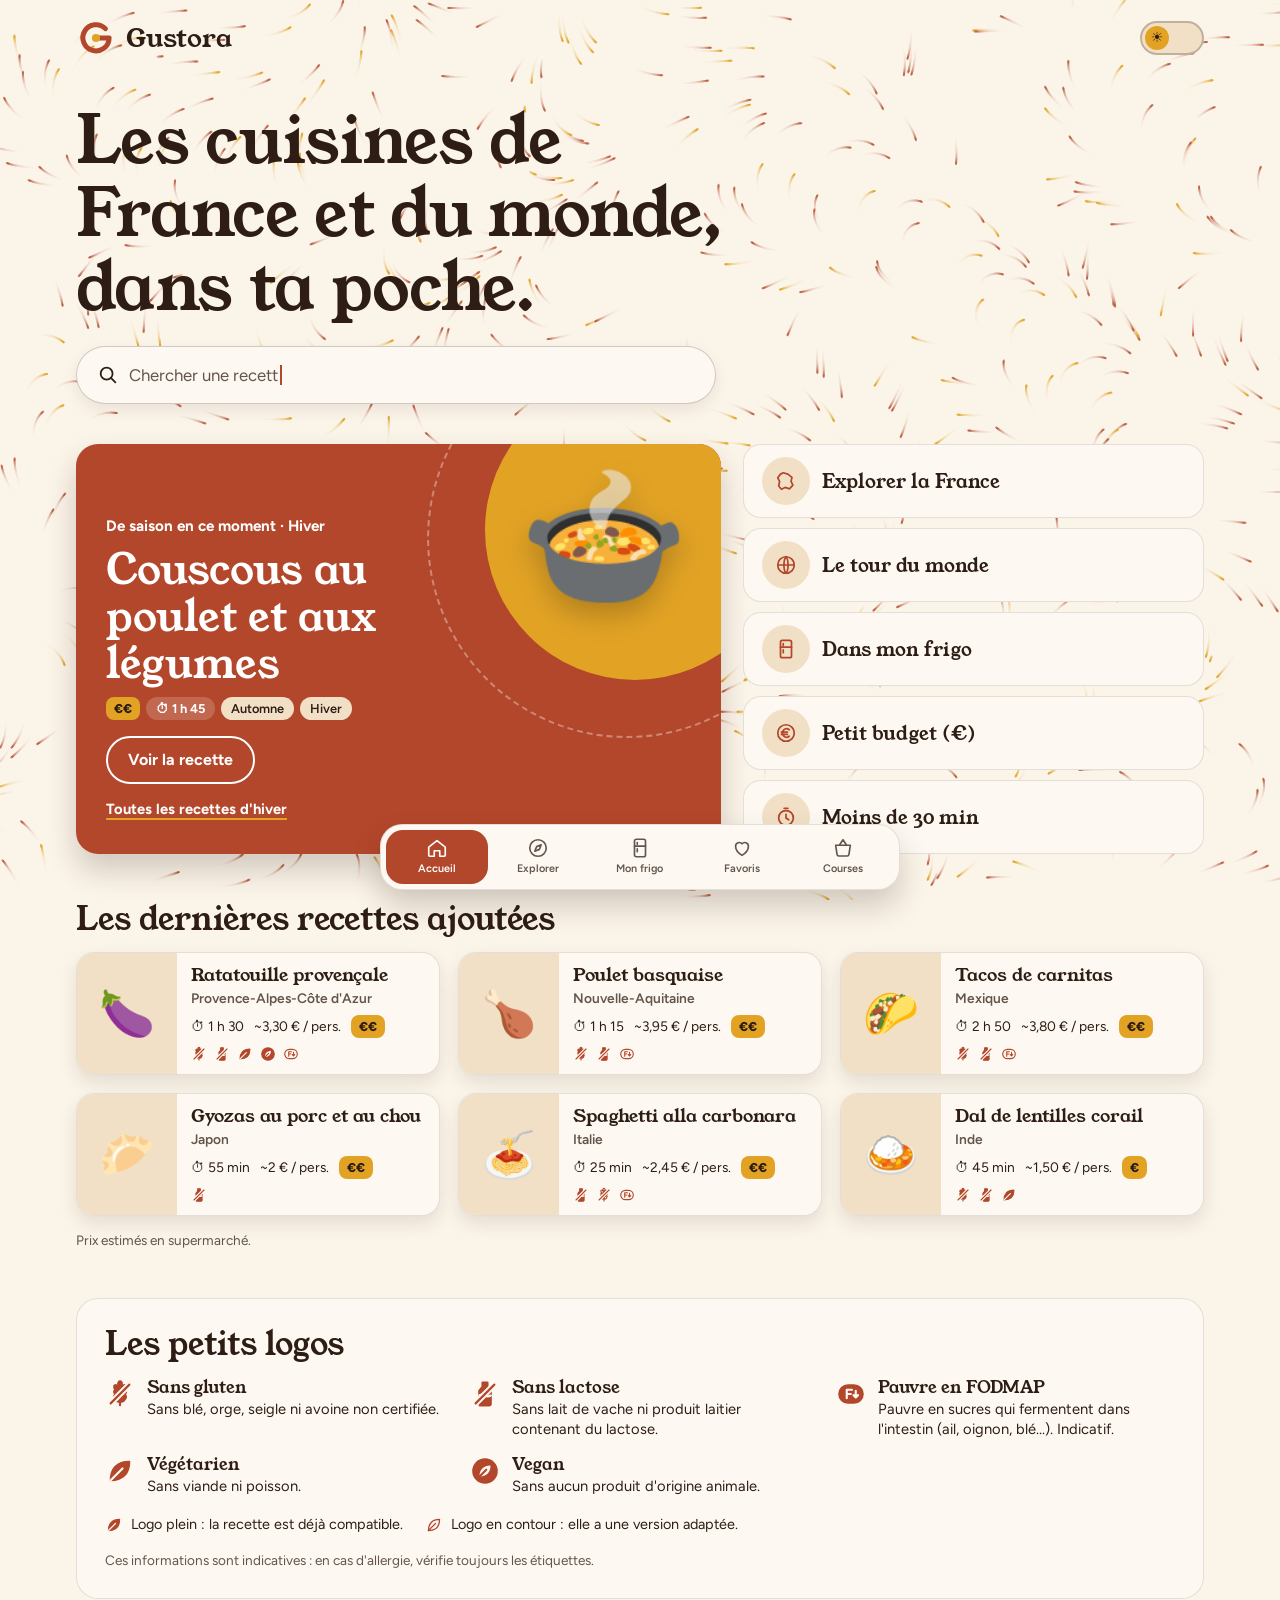
==== commit 5aece6cb: "Mission 8 : plusieurs choix par filtre et tiroir qu'on tire vers le bas sur iPhone Co-Authored-By: C" ====
--- a/index.html
+++ b/index.html
@@ -9,7 +9,7 @@
 <link rel="apple-touch-icon" href="apple-touch-icon.png">
 <link rel="preconnect" href="https://fonts.googleapis.com">
 <link rel="stylesheet" href="https://fonts.googleapis.com/css2?family=Young+Serif&family=Figtree:wght@400;600;700;800&display=swap">
-<link rel="stylesheet" href="style.css?v=8">
+<link rel="stylesheet" href="style.css?v=9">
 </head>
 <body data-ecran="accueil">
 <canvas id="graines" aria-hidden="true"></canvas>
@@ -44,13 +44,13 @@
 <nav class="tabbar" id="onglets" role="tablist"><span class="pill"></span></nav>
 <span class="toast" id="toast" role="status"></span>
 
-<script src="textes.js?v=8"></script>
-<script src="recettes.js?v=8"></script>
-<script src="regimes.js?v=8"></script>
-<script src="effets.js?v=8"></script>
-<script src="filtres.js?v=8"></script>
-<script src="recette.js?v=8"></script>
-<script src="explorer.js?v=8"></script>
-<script src="app.js?v=8"></script>
+<script src="textes.js?v=9"></script>
+<script src="recettes.js?v=9"></script>
+<script src="regimes.js?v=9"></script>
+<script src="effets.js?v=9"></script>
+<script src="filtres.js?v=9"></script>
+<script src="recette.js?v=9"></script>
+<script src="explorer.js?v=9"></script>
+<script src="app.js?v=9"></script>
 </body>
 </html>
--- a/style.css
+++ b/style.css
@@ -177,7 +177,11 @@
 .voile-filtre{position:fixed;inset:0;z-index:7;background:color-mix(in srgb,var(--tx) 38%,transparent);opacity:0;visibility:hidden;transition:opacity .3s,visibility .3s}
 .tiroir{position:fixed;z-index:8;left:0;right:0;bottom:0;max-height:85vh;overflow:auto;background:var(--card);border-radius:24px 24px 0 0;
   padding:18px 16px calc(20px + env(safe-area-inset-bottom));box-shadow:var(--shadow);
-  transform:translateY(100%);visibility:hidden;transition:transform .35s cubic-bezier(.2,.8,.2,1),visibility .35s}
+  transform:translateY(105%);visibility:hidden;transition:transform .45s cubic-bezier(.3,1.25,.5,1),visibility .45s}
+/* Effet 192 : la poignée et le haut de la feuille s'attrapent au doigt pour la tirer vers le bas */
+.tiroir-prise{touch-action:none;cursor:grab;margin:-10px -16px 0;padding:10px 16px 0}
+.poignee{display:block;width:44px;height:5px;margin:0 auto 12px;border-radius:9px;background:color-mix(in srgb,var(--tx) 28%,transparent)}
+#tiroir-ok{margin-top:14px}
 .tiroir-ouvert .voile-filtre{opacity:1;visibility:visible}
 .tiroir-ouvert .tiroir{transform:none;visibility:visible}
 @media (min-width:700px){
@@ -185,6 +189,7 @@
   .tiroir{position:absolute;right:auto;bottom:auto;width:320px;max-height:none;border-radius:20px;border:1px solid var(--line);padding:16px;
     transform:translateY(-6px);opacity:0;transition:transform .25s,opacity .25s,visibility .25s}
   .tiroir-ouvert .tiroir{opacity:1}
+  .tiroir-prise{touch-action:auto;cursor:auto;margin:0;padding:0} .poignee{display:none}
 }
 .tiroir-tete{display:flex;align-items:center;justify-content:space-between;gap:10px;margin-bottom:12px}
 .tiroir-tete h2{font-size:1.4rem}
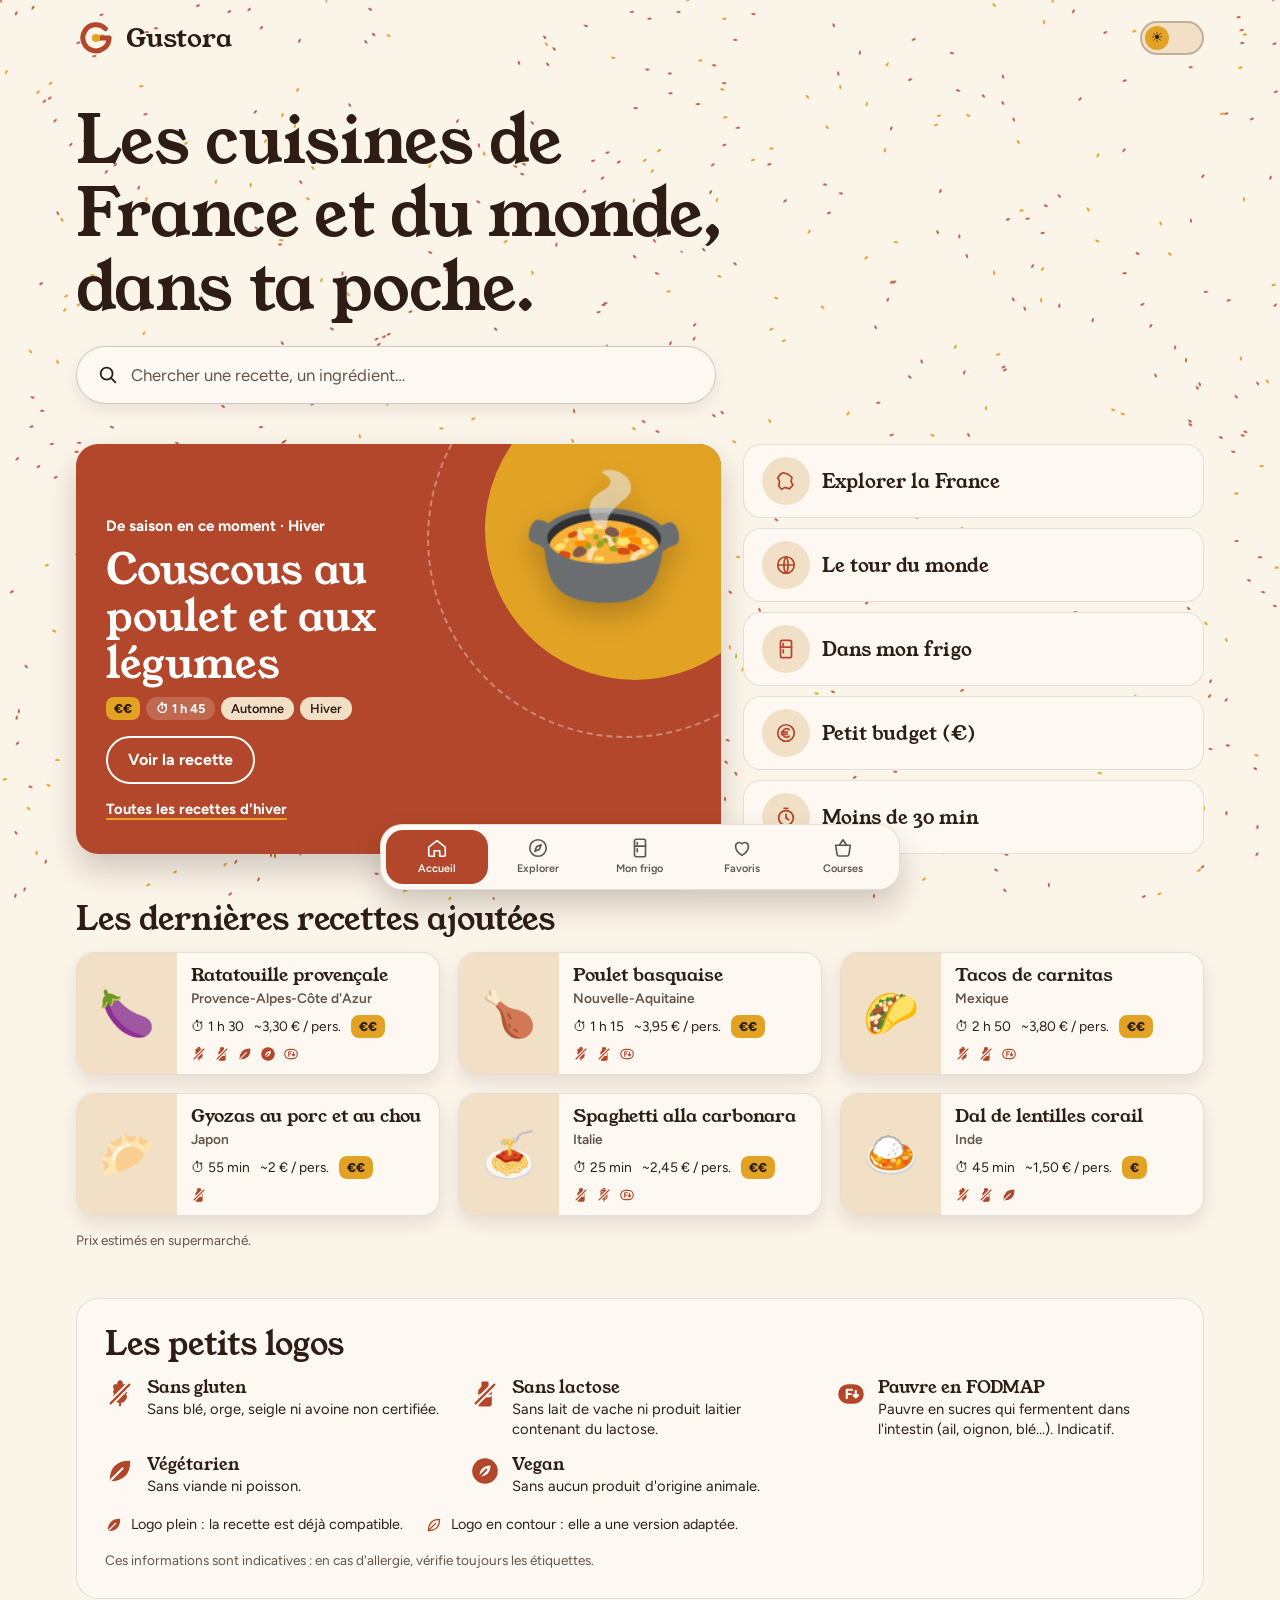
==== commit c62a45df: "Mission 9 : Le filtre régime et « Mes régimes » - Puce « Régime ▾ » : 5 cases avec logo, interrupteu" ====
--- a/index.html
+++ b/index.html
@@ -9,7 +9,7 @@
 <link rel="apple-touch-icon" href="apple-touch-icon.png">
 <link rel="preconnect" href="https://fonts.googleapis.com">
 <link rel="stylesheet" href="https://fonts.googleapis.com/css2?family=Young+Serif&family=Figtree:wght@400;600;700;800&display=swap">
-<link rel="stylesheet" href="style.css?v=9">
+<link rel="stylesheet" href="style.css?v=10">
 </head>
 <body data-ecran="accueil">
 <canvas id="graines" aria-hidden="true"></canvas>
@@ -44,13 +44,14 @@
 <nav class="tabbar" id="onglets" role="tablist"><span class="pill"></span></nav>
 <span class="toast" id="toast" role="status"></span>
 
-<script src="textes.js?v=9"></script>
-<script src="recettes.js?v=9"></script>
-<script src="regimes.js?v=9"></script>
-<script src="effets.js?v=9"></script>
-<script src="filtres.js?v=9"></script>
-<script src="recette.js?v=9"></script>
-<script src="explorer.js?v=9"></script>
-<script src="app.js?v=9"></script>
+<script src="textes.js?v=10"></script>
+<script src="recettes.js?v=10"></script>
+<script src="stockage.js?v=10"></script>
+<script src="regimes.js?v=10"></script>
+<script src="effets.js?v=10"></script>
+<script src="filtres.js?v=10"></script>
+<script src="recette.js?v=10"></script>
+<script src="explorer.js?v=10"></script>
+<script src="app.js?v=10"></script>
 </body>
 </html>
--- a/style.css
+++ b/style.css
@@ -157,7 +157,7 @@
 .puce .ouvrir{padding:9px 14px 9px 12px;min-height:42px}
 .puce svg{width:18px;height:18px;flex:none;fill:none;stroke:currentColor;stroke-width:1.9;stroke-linecap:round;stroke-linejoin:round}
 .puce .fl{font-size:.75rem;opacity:.7}
-@media (hover:hover){ .puce:not(.place):hover{border-color:var(--pr)} }
+@media (hover:hover){ .puce:hover{border-color:var(--pr)} }
 /* Une puce choisie : remplie de terracotta, avec son choix et un ✕ pour l'enlever */
 .puce.on{background:var(--pr);border-color:var(--pr);color:var(--on)}
 .puce.on .fl{display:none}
@@ -165,9 +165,8 @@
 .puce .x{width:30px;height:30px;margin-right:6px;justify-content:center;border-radius:50%;font-size:.8rem;
   background:color-mix(in srgb,var(--on) 22%,transparent)}
 .puce .x[hidden]{display:none}
-/* La place de « Régime ▾ » : en pointillés, elle arrive à la mission 9 */
-.puce.place{background:transparent;border-style:dashed;color:var(--soft)}
-.puce.place .lg{width:18px;height:18px;color:currentColor}
+/* La puce « Régime ▾ » : son logo prend la couleur du texte de la puce */
+.puce .lg{color:currentColor}
 /* Effet 16 : l'onde safran sous le doigt */
 .onde{position:absolute;z-index:-1;border-radius:50%;pointer-events:none;background:color-mix(in srgb,var(--ac) 70%,transparent);
   transform:scale(0);opacity:.75;animation:onde .6s ease-out forwards}
@@ -213,6 +212,39 @@
 [aria-pressed="true"] .coche{background:var(--pr)}
 [aria-pressed="true"] .coche svg{stroke-dashoffset:0}
 
+/* ---------- Le tiroir « Régime » (mission 9) : les logos, le mode strict, « Garder mes régimes » ---------- */
+.choix .lg{width:26px;height:26px;--lgfond:var(--bg)}
+#tiroir-plus:not(:empty){display:grid;gap:4px;margin-top:12px;padding-top:12px;border-top:1px dashed color-mix(in srgb,var(--tx) 25%,transparent)}
+.strict,.garder{width:100%;display:flex;align-items:center;gap:12px;text-align:left;cursor:pointer;border:0;background:none;
+  color:inherit;font:inherit;padding:8px 2px;min-height:48px}
+.strict .ct{flex:1;display:grid}
+.strict b{font-weight:700;font-size:1rem;line-height:1.3}
+.strict small{font-size:.84rem;color:var(--soft)}
+.garder{font-weight:600;font-size:.95rem}
+/* L'interrupteur : le rond safran qui glisse (comme jour / nuit), le fond passe en terracotta quand il est allumé */
+.bascule{position:relative;width:54px;height:32px;flex:none;border-radius:99px;background:var(--dx);
+  border:2px solid color-mix(in srgb,var(--tx) 25%,transparent);transition:background-color .3s,border-color .3s}
+.bascule i{position:absolute;top:3px;left:3px;width:22px;height:22px;border-radius:50%;background:var(--ac);
+  transition:transform .45s cubic-bezier(.3,1.3,.5,1)}
+[aria-checked="true"] .bascule{background:var(--pr);border-color:var(--pr)}
+[aria-checked="true"] .bascule i{transform:translateX(22px)}
+
+/* Les 2 groupes de la liste : le logo plein pour « Déjà compatibles », en contour pour « Adaptables » */
+.groupe{grid-column:1/-1;display:flex;align-items:center;gap:10px;font-size:1.45rem;margin-top:10px}
+.groupe ~ .groupe{margin-top:22px}
+.groupe .lg{width:28px;height:28px;--lgfond:var(--bg)}
+.groupe .compteur{font:700 .85rem var(--body)}
+/* Sous une carte adaptable : un petit cadre en pointillés, comme le logo en contour */
+.rc .adaptee{justify-self:start;margin-top:6px;font-size:.8rem;line-height:1.3;font-weight:700;border:1.5px dashed var(--pr);border-radius:10px;padding:3px 9px}
+
+/* Le bandeau « Mes régimes » de l'accueil, sous la recherche */
+.mes-regimes{display:flex;align-items:center;gap:6px;margin:0 0 18px;max-width:max-content;border-radius:99px;
+  background:var(--card);border:1.5px solid var(--pr);padding:4px 5px 4px 6px}
+.mes-regimes a{display:flex;align-items:center;gap:10px;color:inherit;text-decoration:none;padding:5px 6px;font-size:.95rem;line-height:1.3}
+.mes-regimes .logos{display:flex;gap:4px;flex:none}
+.mes-regimes .lg{width:20px;height:20px}
+.mes-regimes .x{width:32px;height:32px;flex:none;border:0;border-radius:50%;background:var(--dx);color:var(--tx);cursor:pointer;font-size:.8rem}
+
 /* ---------- Les petits logos des régimes (plein = compatible, contour = adaptable) ---------- */
 .lg{width:18px;height:18px;flex:none;color:var(--pr);--lgfond:var(--card);overflow:visible}
 .lg .f,.lg .i{fill:none;stroke:currentColor;stroke-width:1.7;stroke-linejoin:round}
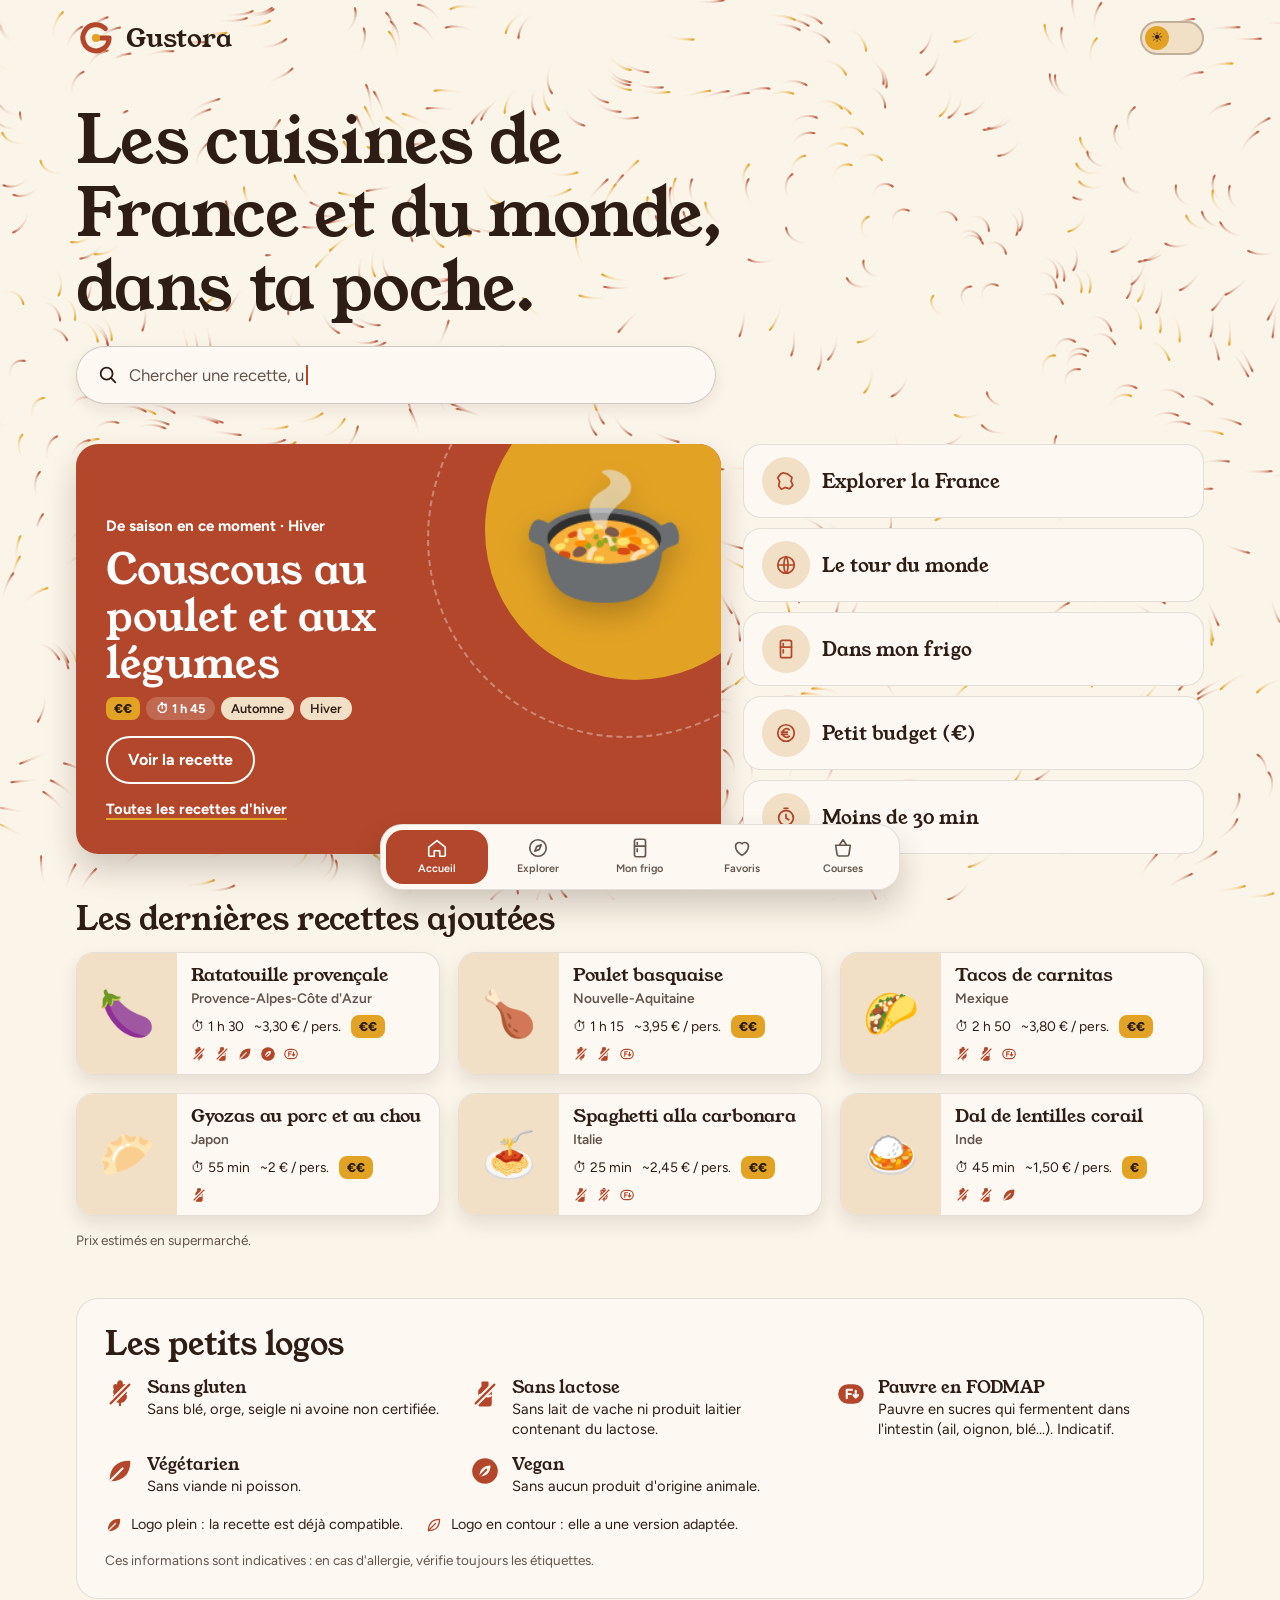
==== commit 0b4f7f9e: "Mission 10 : Le nouveau look : 3 styles au choix choix-style.html (3 looks), look choisi « Boîte à é" ====
--- a/index.html
+++ b/index.html
@@ -4,12 +4,12 @@
 <meta charset="utf-8">
 <meta name="viewport" content="width=device-width, initial-scale=1, viewport-fit=cover">
 <title>Gustora</title>
-<link rel="icon" href="favicon.svg" type="image/svg+xml">
-<link rel="icon" href="favicon-32.png" sizes="32x32">
-<link rel="apple-touch-icon" href="apple-touch-icon.png">
+<link rel="icon" href="favicon.svg?v=11" type="image/svg+xml">
+<link rel="icon" href="favicon-32.png?v=11" sizes="32x32">
+<link rel="apple-touch-icon" href="apple-touch-icon.png?v=11">
 <link rel="preconnect" href="https://fonts.googleapis.com">
 <link rel="stylesheet" href="https://fonts.googleapis.com/css2?family=Young+Serif&family=Figtree:wght@400;600;700;800&display=swap">
-<link rel="stylesheet" href="style.css?v=10">
+<link rel="stylesheet" href="style.css?v=11">
 </head>
 <body data-ecran="accueil">
 <canvas id="graines" aria-hidden="true"></canvas>
@@ -44,14 +44,14 @@
 <nav class="tabbar" id="onglets" role="tablist"><span class="pill"></span></nav>
 <span class="toast" id="toast" role="status"></span>
 
-<script src="textes.js?v=10"></script>
-<script src="recettes.js?v=10"></script>
-<script src="stockage.js?v=10"></script>
-<script src="regimes.js?v=10"></script>
-<script src="effets.js?v=10"></script>
-<script src="filtres.js?v=10"></script>
-<script src="recette.js?v=10"></script>
-<script src="explorer.js?v=10"></script>
-<script src="app.js?v=10"></script>
+<script src="textes.js?v=11"></script>
+<script src="recettes.js?v=11"></script>
+<script src="stockage.js?v=11"></script>
+<script src="regimes.js?v=11"></script>
+<script src="effets.js?v=11"></script>
+<script src="filtres.js?v=11"></script>
+<script src="recette.js?v=11"></script>
+<script src="explorer.js?v=11"></script>
+<script src="app.js?v=11"></script>
 </body>
 </html>
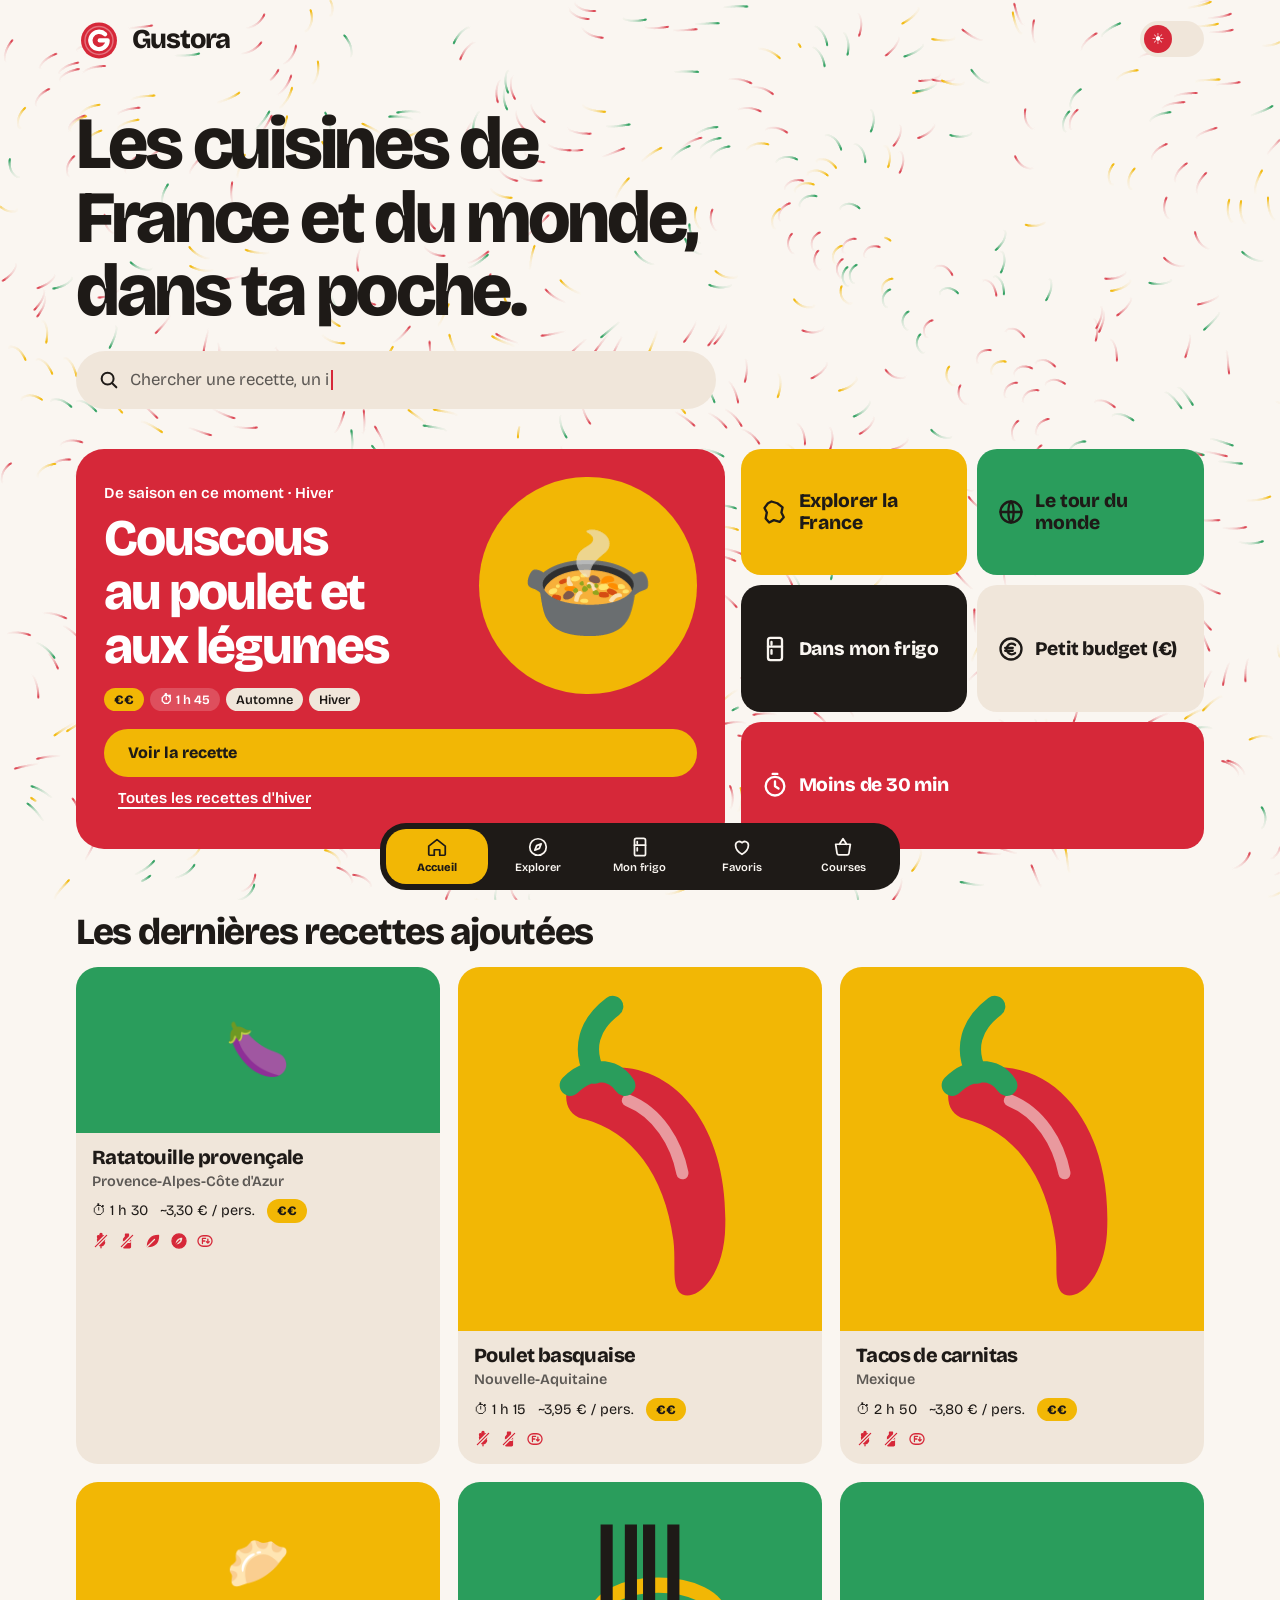
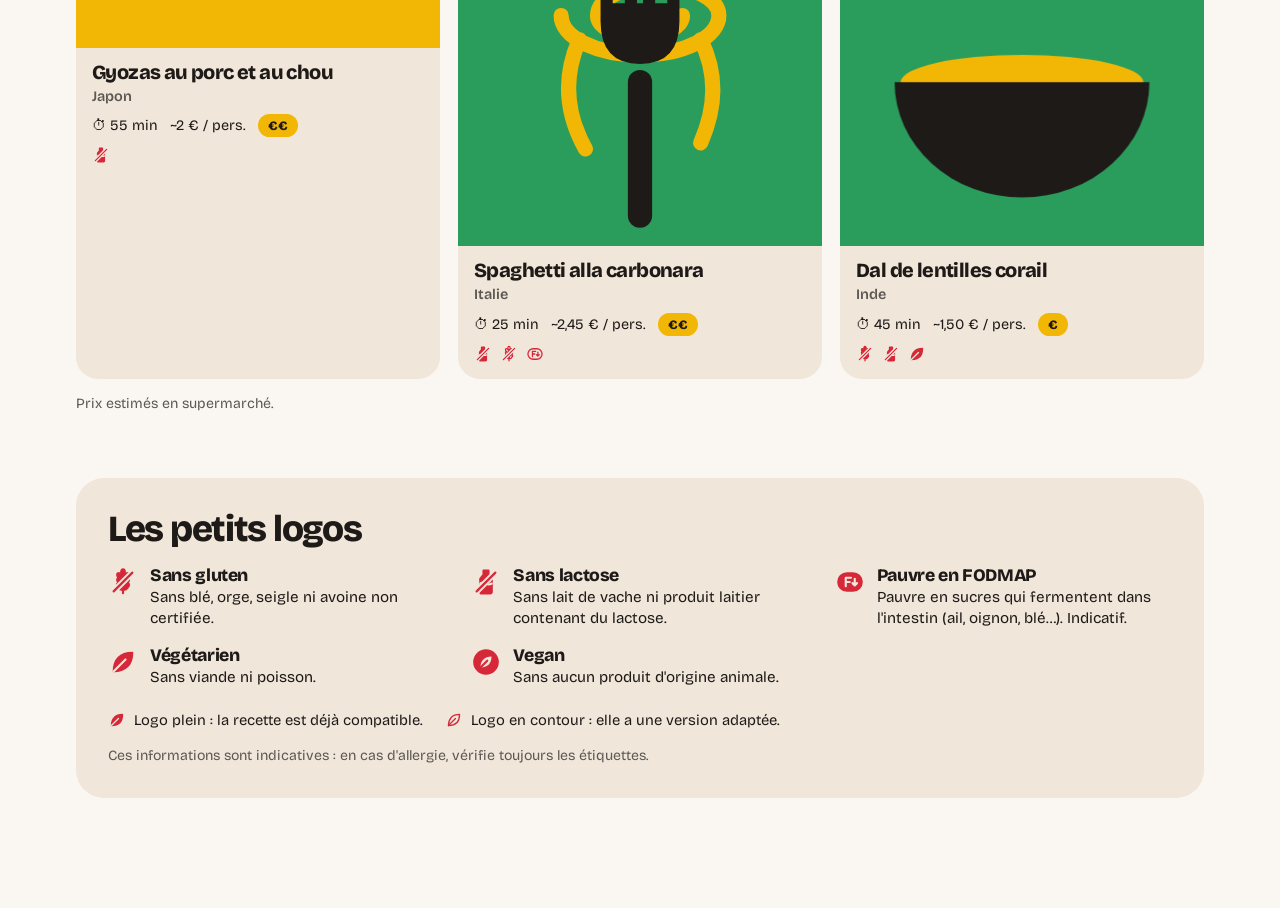
==== commit 8a18fabe: "Mission 11 : Appliquer le nouveau look partout Toutes les pages passent au look « Boîte à épices » (" ====
--- a/index.html
+++ b/index.html
@@ -4,12 +4,14 @@
 <meta charset="utf-8">
 <meta name="viewport" content="width=device-width, initial-scale=1, viewport-fit=cover">
 <title>Gustora</title>
-<link rel="icon" href="favicon.svg?v=11" type="image/svg+xml">
-<link rel="icon" href="favicon-32.png?v=11" sizes="32x32">
-<link rel="apple-touch-icon" href="apple-touch-icon.png?v=11">
+<meta name="theme-color" content="#FAF6F1" media="(prefers-color-scheme: light)">
+<meta name="theme-color" content="#161210" media="(prefers-color-scheme: dark)">
+<link rel="icon" href="favicon.svg?v=12" type="image/svg+xml">
+<link rel="icon" href="favicon-32.png?v=12" sizes="32x32">
+<link rel="apple-touch-icon" href="apple-touch-icon.png?v=12">
 <link rel="preconnect" href="https://fonts.googleapis.com">
-<link rel="stylesheet" href="https://fonts.googleapis.com/css2?family=Young+Serif&family=Figtree:wght@400;600;700;800&display=swap">
-<link rel="stylesheet" href="style.css?v=11">
+<link rel="stylesheet" href="https://fonts.googleapis.com/css2?family=Bricolage+Grotesque:opsz,wght@12..96,400;12..96,600;12..96,800&display=swap">
+<link rel="stylesheet" href="style.css?v=12">
 </head>
 <body data-ecran="accueil">
 <canvas id="graines" aria-hidden="true"></canvas>
@@ -17,11 +19,18 @@
 
 <div class="page">
   <header class="top">
-    <svg viewBox="0 0 64 64" aria-hidden="true">
-      <path d="M47 17A21 21 0 1 0 53 32H38" fill="none" stroke="var(--pr)" stroke-width="8" stroke-linecap="round" stroke-linejoin="round"/>
-      <circle cx="32" cy="32" r="6.5" fill="var(--ac)"/>
+    <!-- Le logo (le même dessin que logo.svg) : le couvercle de la boîte à épices se dévisse, trois grains sautent -->
+    <svg class="logo" viewBox="0 0 64 64" aria-hidden="true">
+      <g class="couv">
+        <circle cx="32" cy="34" r="25" fill="var(--pr)"/>
+        <circle cx="32" cy="34" r="19.5" fill="none" stroke="var(--on)" stroke-opacity=".35" stroke-width="2"/>
+        <path d="M40.5 25.5A12 12 0 1 0 44 34H33" fill="none" stroke="var(--on)" stroke-width="6" stroke-linecap="round" stroke-linejoin="round"/>
+      </g>
+      <circle class="grain" style="--x:22px;--y:20px" cx="9" cy="13" r="3.8" fill="var(--ac)"/>
+      <circle class="grain" style="--x:-23px;--y:25px;animation-delay:.08s" cx="56" cy="8" r="3.2" fill="var(--fx)"/>
+      <circle class="grain" style="--x:-25px;--y:-19px;animation-delay:.16s" cx="58" cy="54" r="2.8" fill="var(--tx)"/>
     </svg>
-    <b id="nom"></b>
+    <b id="nom" translate="no"></b>
     <button class="sw" id="sw" type="button"><i aria-hidden="true"></i></button>
   </header>
 
@@ -44,14 +53,14 @@
 <nav class="tabbar" id="onglets" role="tablist"><span class="pill"></span></nav>
 <span class="toast" id="toast" role="status"></span>
 
-<script src="textes.js?v=11"></script>
-<script src="recettes.js?v=11"></script>
-<script src="stockage.js?v=11"></script>
-<script src="regimes.js?v=11"></script>
-<script src="effets.js?v=11"></script>
-<script src="filtres.js?v=11"></script>
-<script src="recette.js?v=11"></script>
-<script src="explorer.js?v=11"></script>
-<script src="app.js?v=11"></script>
+<script src="textes.js?v=12"></script>
+<script src="recettes.js?v=12"></script>
+<script src="stockage.js?v=12"></script>
+<script src="regimes.js?v=12"></script>
+<script src="effets.js?v=12"></script>
+<script src="filtres.js?v=12"></script>
+<script src="recette.js?v=12"></script>
+<script src="explorer.js?v=12"></script>
+<script src="app.js?v=12"></script>
 </body>
 </html>
--- a/style.css
+++ b/style.css
@@ -1,55 +1,58 @@
-/* ---------- Couleurs « Argile & Safran » (DESIGN.md) ---------- */
+/* ---------- Couleurs « Boîte à épices » (DESIGN.md) : piment, curcuma, pistache ---------- */
 :root{
-  --bg:#FBF4E8; --tx:#2E1D14; --pr:#B3472B; --ac:#E2A325; --dx:#F2E0C6; --on:#FFFFFF; --onac:#2E1D14;
-  --card:color-mix(in srgb,var(--bg) 55%,#fff);
-  --display:"Young Serif", Georgia, serif;
-  --body:"Figtree", "Segoe UI", system-ui, -apple-system, sans-serif;
-  --line:color-mix(in srgb,var(--tx) 12%,transparent);
-  --shadow:0 16px 30px color-mix(in srgb,var(--tx) 20%,transparent);
-  --soft:color-mix(in srgb,var(--tx) 74%,var(--bg));
+  --bg:#FAF6F1; --tx:#1E1A17; --pr:#D62839; --ac:#F2B705; --fx:#2A9D5C; --dx:#F0E6DA; --cd:#FFFFFF;
+  --on:#FFFFFF; --onac:#1E1A17; --onfx:#1E1A17;
+  --font:"Bricolage Grotesque", "Segoe UI", system-ui, -apple-system, sans-serif;
+  --soft:color-mix(in srgb,var(--tx) 72%,var(--bg));
+  --ombre:0 18px 40px color-mix(in srgb,#000 22%,transparent);   /* seulement pour ce qui flotte (tiroir, message) */
   color-scheme:light;
 }
 @media (prefers-color-scheme: dark){
   :root:not([data-theme="light"]){
-    --bg:#1D1410; --tx:#F5EADB; --pr:#E8835F; --ac:#F0B744; --dx:#3A2B21; --on:#1D1410; --onac:#1D1410;
-    --card:color-mix(in srgb,var(--bg) 90%,#fff); color-scheme:dark;
+    --bg:#161210; --tx:#FBF3E7; --pr:#FF5A6A; --ac:#FFC83D; --fx:#4CC782; --dx:#2A221D; --cd:#211A16;
+    --on:#161210; --onac:#161210; --onfx:#161210; color-scheme:dark;
   }
 }
 :root[data-theme="dark"]{
-  --bg:#1D1410; --tx:#F5EADB; --pr:#E8835F; --ac:#F0B744; --dx:#3A2B21; --on:#1D1410; --onac:#1D1410;
-  --card:color-mix(in srgb,var(--bg) 90%,#fff); color-scheme:dark;
+  --bg:#161210; --tx:#FBF3E7; --pr:#FF5A6A; --ac:#FFC83D; --fx:#4CC782; --dx:#2A221D; --cd:#211A16;
+  --on:#161210; --onac:#161210; --onfx:#161210; color-scheme:dark;
 }
 
 *{box-sizing:border-box}
 html{-webkit-text-size-adjust:100%}
-body{margin:0;background:var(--bg);color:var(--tx);font:16px/1.5 var(--body);
+body{margin:0;background:var(--bg);color:var(--tx);font:16px/1.5 var(--font);
   padding-bottom:calc(110px + env(safe-area-inset-bottom));transition:background-color .4s,color .4s}
-h1,h2,h3{font-family:var(--display);font-weight:400;margin:0;line-height:1.12}
-button,input{font:inherit;color:inherit}
-:focus-visible{outline:3px solid var(--ac);outline-offset:3px}
+h1,h2,h3{font-weight:800;letter-spacing:-.035em;margin:0;line-height:1.05;text-wrap:balance}
+button,input{font:inherit;color:inherit;-webkit-tap-highlight-color:transparent}
+button{touch-action:manipulation}   /* pas d'attente du double-toucher sur iPhone */
+:focus-visible{outline:3px solid var(--tx);outline-offset:3px}
 
 /* ---------- Effet 78 : le courant d'épices du fond ---------- */
 #graines,#herbes{position:fixed;inset:0;width:100%;height:100%;z-index:0;pointer-events:none}
 body:not([data-ecran="explorer"]) #herbes{display:none}   /* effet 152 : seulement sur l'écran Explorer */
 .page{position:relative;z-index:1;max-width:1160px;margin:0 auto;padding:0 16px}
 
-/* ---------- En-tête ---------- */
-.top{display:flex;align-items:center;gap:10px;padding:18px 0 6px}
-.top svg{width:40px;height:40px;flex:none}
-.top b{font:400 1.6rem var(--display);flex:1}
-/* Interrupteur jour / nuit (effet 27 de DESIGN.md) */
-.sw{position:relative;width:64px;height:34px;border-radius:99px;border:2px solid color-mix(in srgb,var(--tx) 25%,transparent);
-  background:var(--dx);cursor:pointer;padding:0;flex:none}
-.sw i{position:absolute;top:3px;left:3px;width:24px;height:24px;border-radius:50%;background:var(--ac);color:var(--onac);
-  display:grid;place-items:center;font-style:normal;font-size:14px;line-height:1;transition:transform .45s cubic-bezier(.3,1.3,.5,1),background-color .4s}
-.nuit .sw i{transform:translateX(30px);background:var(--tx);color:var(--bg)}
+/* ---------- En-tête : le logo animé, le nom, l'interrupteur jour / nuit ---------- */
+.top{display:flex;align-items:center;gap:10px;padding:16px 0 6px}
+.top b{font-weight:800;font-size:1.7rem;letter-spacing:-.04em;flex:1}
+.logo{width:46px;height:46px;flex:none;overflow:visible}
+.logo *{transform-box:fill-box;transform-origin:center}
+.logo .couv{animation:couvercle 5s cubic-bezier(.22,1,.36,1) infinite}
+.logo .grain{animation:grain 5s cubic-bezier(.22,1,.36,1) infinite both}
+@keyframes couvercle{0%{transform:rotate(0)}18%{transform:rotate(-25deg)}44%{transform:rotate(385deg)}52%,100%{transform:rotate(360deg)}}
+@keyframes grain{0%,40%{transform:translate(var(--x),var(--y)) scale(0)}54%{transform:translate(0,-6px) scale(1.25)}62%,88%{transform:none;opacity:1}100%{transform:none;opacity:0}}
+/* Interrupteur jour / nuit (effet 27) : piste Douce, rond Piment qui glisse */
+.sw{position:relative;width:64px;height:36px;border-radius:99px;border:0;background:var(--dx);cursor:pointer;padding:0;flex:none}
+.sw::before{content:"";position:absolute;inset:-5px -2px}   /* zone à toucher de 46 px */
+.sw i{position:absolute;top:4px;left:4px;width:28px;height:28px;border-radius:50%;background:var(--pr);color:var(--on);
+  display:grid;place-items:center;font-style:normal;font-size:15px;line-height:1;transition:transform .45s cubic-bezier(.3,1.3,.5,1)}
+.nuit .sw i{transform:translateX(28px)}
 
 /* ---------- Phrase d'accueil + recherche ---------- */
 .hello{padding:clamp(18px,4vw,40px) 0 18px}
-.hello h1{font-size:clamp(2.1rem,6.2vw,4.1rem);max-width:17ch;letter-spacing:-.01em}
-.search{display:flex;align-items:center;gap:10px;max-width:640px;margin-top:22px;padding:0 20px;height:58px;border-radius:99px;
-  background:var(--card);border:1.5px solid color-mix(in srgb,var(--tx) 22%,transparent);box-shadow:0 6px 16px color-mix(in srgb,var(--tx) 8%,transparent)}
-.search svg{width:22px;height:22px;flex:none;fill:none;stroke:var(--tx);stroke-width:2;stroke-linecap:round}
+.hello h1{font-size:clamp(2.3rem,7vw,4.6rem);max-width:15ch;letter-spacing:-.045em;line-height:1}
+.search{display:flex;align-items:center;gap:10px;max-width:640px;margin-top:22px;padding:0 22px;height:58px;border-radius:99px;background:var(--dx)}
+.search svg{width:22px;height:22px;flex:none;fill:none;stroke:var(--tx);stroke-width:2.2;stroke-linecap:round}
 .champ{position:relative;flex:1;min-width:0;display:flex}
 .search input{flex:1;min-width:0;border:0;background:none;font-size:1.05rem;outline:none}
 /* Effet 14 : texte qui s'écrit (posé par-dessus le champ, les clics passent au travers) */
@@ -58,92 +61,99 @@
 .idee .cur{flex:none;width:2px;height:1.2em;margin-left:2px;background:var(--pr);animation:blink 1s steps(1) infinite}
 @keyframes blink{50%{opacity:0}}
 .search input::placeholder{color:var(--soft);opacity:1}
-.search:focus-within{border-color:var(--pr)}
+.search:focus-within{outline:3px solid var(--pr);outline-offset:2px}
 
 /* ---------- Carte vedette (effet 3 : carte en couches, l'effet star) + raccourcis ---------- */
-.duo{display:grid;gap:16px;margin-top:22px}
-@media (min-width:900px){ .duo{grid-template-columns:7fr 5fr;gap:22px;align-items:stretch} }
-.vedette{position:relative;border-radius:22px;min-height:330px;color:var(--on);touch-action:pan-y;
-  transition:transform .8s cubic-bezier(.2,.8,.2,1);box-shadow:var(--shadow);overflow:hidden;isolation:isolate;transform-style:preserve-3d}
-@media (min-width:900px){ .vedette{min-height:380px} }
+.duo{display:grid;gap:12px;margin-top:22px}
+@media (min-width:900px){ .duo{grid-template-columns:7fr 5fr;gap:16px;align-items:stretch} }
+.vedette{--rond:clamp(112px,32vw,150px);position:relative;border-radius:28px;color:var(--on);touch-action:pan-y;
+  transition:transform .8s cubic-bezier(.2,.8,.2,1);overflow:hidden;isolation:isolate;transform-style:preserve-3d}
+@media (min-width:900px){ .vedette{--rond:clamp(170px,17vw,220px);min-height:400px;display:flex} }
 .vedette [data-depth]{transition:transform .8s cubic-bezier(.2,.8,.2,1)}
 .ly-bg{position:absolute;inset:-24px;background:var(--pr);z-index:-2}
-.ly-bg .sun{position:absolute;right:-40px;top:-40px;width:min(62%,300px);aspect-ratio:1;border-radius:50%;background:var(--ac)}
-.ly-bg .ring{position:absolute;right:-82px;top:-82px;width:min(84%,400px);aspect-ratio:1;border-radius:50%;
-  border:2px dashed color-mix(in srgb,var(--on) 35%,transparent)}
-.ly-mid{position:absolute;right:clamp(14px,5%,40px);top:clamp(14px,6%,36px);font-size:clamp(4.2rem,13vw,8.5rem);line-height:1;z-index:-1;
-  filter:drop-shadow(0 12px 14px color-mix(in srgb,#000 22%,transparent))}
-.ly-top{position:relative;height:100%;min-height:inherit;display:grid;align-content:end;gap:10px;padding:clamp(18px,3.4vw,30px)}
-.kick{font-weight:700;font-size:.95rem}
-.vedette h2{font-size:clamp(1.7rem,3.6vw,2.6rem);max-width:13ch}
-.badges{display:flex;flex-wrap:wrap;gap:6px}
-.bdg{background:var(--ac);color:var(--onac);font-weight:800;font-size:.8rem;border-radius:8px;padding:2px 8px}
+/* Le rond Curcuma qui porte le dessin du plat */
+.ly-mid{position:absolute;right:clamp(16px,3vw,28px);top:clamp(16px,3vw,28px);width:var(--rond);aspect-ratio:1;border-radius:50%;
+  background:var(--ac);display:grid;place-items:center;overflow:hidden;z-index:-1}
+.ly-mid svg{width:88%;height:88%}
+.ly-mid .emo{font-size:calc(var(--rond)*.5);line-height:1}
+.ly-top{position:relative;padding:clamp(18px,3vw,28px)}
+/* Une place réservée au rond : le titre coule à côté, le reste passe dessous */
+.ly-top::before{content:"";float:right;width:calc(var(--rond) + 10px);height:calc(var(--rond) - 6px)}
+@media (min-width:900px){ .ly-top{display:flex;flex-direction:column;justify-content:flex-end;width:100%} .ly-top::before{display:none} }
+.kick{display:block;font-weight:600;font-size:.95rem;margin-bottom:8px}
+.vedette h2{font-size:clamp(1.9rem,4.4vw,3.2rem);letter-spacing:-.04em;margin-bottom:14px}
+@media (min-width:900px){ .vedette h2,.kick{max-width:calc(100% - var(--rond) - 24px)} }
+.badges{display:flex;flex-wrap:wrap;gap:6px;clear:both}
+.bdg{background:var(--ac);color:var(--onac);font-weight:800;font-size:.8rem;border-radius:99px;padding:2px 10px}
 .sea{background:var(--dx);color:var(--tx);font-weight:600;font-size:.8rem;border-radius:99px;padding:2px 10px}
-.vedette .tm{background:color-mix(in srgb,var(--on) 18%,transparent);color:var(--on);font-weight:700;font-size:.8rem;border-radius:99px;padding:2px 10px}
-.see{justify-self:start;margin-top:6px;border:2px solid var(--on);background:transparent;color:var(--on);border-radius:99px;
-  padding:10px 20px;font-weight:700;cursor:pointer}
-.toute-saison{justify-self:start;color:var(--on);font-weight:700;font-size:.92rem;text-decoration:underline;
-  text-decoration-color:var(--ac);text-decoration-thickness:2px;text-underline-offset:4px;padding:4px 0}
-
+.vedette .tm{background:color-mix(in srgb,var(--on) 18%,transparent);color:var(--on);font-weight:600;font-size:.8rem;border-radius:99px;padding:2px 10px}
+.see{display:inline-flex;align-items:center;min-height:48px;margin-top:18px;border:0;background:var(--ac);color:var(--onac);border-radius:99px;
+  padding:0 24px;font-weight:800;cursor:pointer;text-decoration:none}
+.toute-saison{display:inline-flex;align-items:center;min-height:44px;margin-left:14px;color:var(--on);font-weight:600;font-size:.95rem;
+  text-decoration:underline;text-decoration-thickness:2px;text-underline-offset:4px}
+@media (max-width:420px){ .toute-saison{display:flex;margin:6px 0 -6px} }
+
+/* Les raccourcis : des blocs de couleur pleine, qui s'enfoncent un peu sous le doigt */
 .raccourcis{display:grid;grid-template-columns:1fr 1fr;gap:10px;margin:0;padding:0;list-style:none}
 .raccourcis li:last-child{grid-column:1/-1}
-@media (min-width:900px){ .raccourcis{grid-template-columns:1fr;grid-auto-rows:1fr} .raccourcis li:last-child{grid-column:auto} }
-.rac{width:100%;height:100%;display:flex;align-items:center;gap:12px;padding:12px 14px;border-radius:18px;cursor:pointer;text-align:left;
-  background:var(--card);border:1px solid var(--line);font:400 .98rem/1.2 var(--display);
-  position:relative;overflow:hidden;isolation:isolate;transition:color .3s}
-.rac .ic{width:36px;height:36px;flex:none;border-radius:50%;background:var(--dx);display:grid;place-items:center}
-.rac .ic{transition:background-color .3s}
-.rac svg{width:22px;height:22px;fill:none;stroke:var(--pr);stroke-width:1.9;stroke-linecap:round;stroke-linejoin:round;transition:stroke .3s}
-/* Effet 8 : le voile entre par le côté d'où arrive la souris */
-.rac .voile{position:absolute;inset:0;z-index:-1;background:var(--pr);transform:translate(-101%,0);transition:transform .45s cubic-bezier(.2,.8,.2,1)}
-.rac.on{color:var(--on)}
-.rac.on .ic{background:color-mix(in srgb,var(--on) 20%,transparent)}
-.rac.on svg{stroke:var(--on)}
-@media (min-width:900px){ .rac{font-size:1.2rem;padding:12px 18px} .rac .ic{width:48px;height:48px} }
-
-/* ---------- Cartes recette (effet 2 : carte qui penche) ---------- */
-.bloc{margin-top:clamp(30px,5vw,48px)}
-.bloc h2{font-size:clamp(1.5rem,3vw,2rem);margin-bottom:14px}
+@media (min-width:900px){ .raccourcis{grid-auto-rows:1fr} }
+.rac{width:100%;height:100%;min-height:64px;display:flex;align-items:center;gap:10px;padding:12px 16px;border:0;border-radius:20px;cursor:pointer;text-align:left;
+  font-weight:800;font-size:1.02rem;line-height:1.15;letter-spacing:-.01em;transition:transform .2s}
+.rac:active{transform:scale(.96)}
+.rac svg{width:24px;height:24px;flex:none;fill:none;stroke:currentColor;stroke-width:2;stroke-linecap:round;stroke-linejoin:round}
+.raccourcis li:nth-child(1) .rac{background:var(--ac);color:var(--onac)}
+.raccourcis li:nth-child(2) .rac{background:var(--fx);color:var(--onfx)}
+.raccourcis li:nth-child(3) .rac{background:var(--tx);color:var(--bg)}
+.raccourcis li:nth-child(4) .rac{background:var(--dx);color:var(--tx)}
+.raccourcis li:nth-child(5) .rac{background:var(--pr);color:var(--on)}
+@media (min-width:900px){ .rac{font-size:1.2rem;padding:14px 20px} .rac svg{width:28px;height:28px} }
+@media (hover:hover){ .rac:hover{filter:brightness(1.06)} }
+
+/* ---------- Cartes recette (effet 2 : carte qui penche) : fond Douce, champ de couleur en haut ---------- */
+.bloc{margin-top:clamp(36px,6vw,64px)}
+.bloc h2{font-size:clamp(1.6rem,3.4vw,2.3rem);margin-bottom:16px}
 .cartes{display:grid;gap:14px}
 @media (min-width:620px){ .cartes{grid-template-columns:1fr 1fr} }
 @media (min-width:980px){ .cartes{grid-template-columns:repeat(3,1fr);gap:18px} }
-.tilt{touch-action:pan-y;transition:transform .7s cubic-bezier(.2,.8,.2,1);border-radius:18px}
-.rc{position:relative;display:grid;color:inherit;text-decoration:none;grid-template-columns:100px 1fr;min-height:120px;border-radius:18px;overflow:hidden;
-  background:var(--card);border:1px solid var(--line);box-shadow:0 8px 18px color-mix(in srgb,var(--tx) 10%,transparent)}
-.rc .img{background:var(--dx);display:grid;place-items:center;font-size:2.8rem;line-height:1}
-.rc .body{padding:12px 14px;display:grid;gap:3px;align-content:center}
-.rc h3{font-size:1.12rem}
-.rc .z{font-size:.86rem;font-weight:600;color:var(--soft)}
-.rc .meta{font-size:.86rem;display:flex;flex-wrap:wrap;gap:4px 10px;align-items:center;margin-top:3px}
-.note{font-size:.85rem;color:var(--soft);margin:14px 0 0}
-
-/* ---------- Barre d'onglets (effet 42 : onglets qui glissent) ---------- */
+.tilt{touch-action:pan-y;transition:transform .7s cubic-bezier(.2,.8,.2,1);border-radius:22px}
+.rc{position:relative;display:flex;flex-direction:column;height:100%;color:inherit;text-decoration:none;border-radius:22px;overflow:hidden;background:var(--dx)}
+.rc .img{display:grid;place-items:center;aspect-ratio:2.2/1;font-size:3.2rem;line-height:1}
+.rc .img svg{height:100%;width:auto}
+.f-ac{background:var(--ac)} .f-fx{background:var(--fx)}
+.rc .body{padding:14px 16px 16px;display:grid;gap:3px;align-content:start}
+.rc h3{font-size:1.25rem;letter-spacing:-.03em}
+.rc .z{font-size:.9rem;font-weight:600;color:var(--soft)}
+.rc .meta{font-size:.9rem;display:flex;flex-wrap:wrap;gap:4px 12px;align-items:center;margin-top:4px}
+.note{font-size:.88rem;color:var(--soft);margin:14px 0 0}
+
+/* ---------- Barre d'onglets (effet 42 : onglets qui glissent) : une pilule foncée qui flotte ---------- */
 .tabbar{position:fixed;z-index:5;left:50%;bottom:calc(10px + env(safe-area-inset-bottom));transform:translateX(-50%);width:min(520px,calc(100% - 20px));
-  display:grid;grid-template-columns:repeat(5,1fr);padding:5px;border-radius:22px;background:var(--card);border:1px solid var(--line);box-shadow:var(--shadow)}
-.tabbar button{position:relative;z-index:1;border:0;background:none;display:grid;justify-items:center;gap:2px;padding:7px 0;min-width:0;cursor:pointer;
-  font-size:.68rem;font-weight:600;color:var(--soft);transition:color .3s}
-.tabbar svg{width:22px;height:22px;fill:none;stroke:currentColor;stroke-width:1.8;stroke-linejoin:round;stroke-linecap:round}
-.tabbar button[aria-selected="true"]{color:var(--on)}
-.tabbar .pill{position:absolute;top:5px;bottom:5px;left:0;border-radius:17px;background:var(--pr);
+  display:grid;grid-template-columns:repeat(5,1fr);padding:6px;border-radius:26px;background:var(--tx)}
+.tabbar button{position:relative;z-index:1;border:0;background:none;display:grid;justify-items:center;gap:2px;padding:7px 0;min-width:0;min-height:52px;cursor:pointer;
+  font-size:.7rem;font-weight:600;color:var(--bg);transition:color .3s}
+.tabbar button:focus-visible{outline-color:var(--ac);outline-offset:-2px;border-radius:20px}
+.tabbar svg{width:22px;height:22px;fill:none;stroke:currentColor;stroke-width:1.9;stroke-linejoin:round;stroke-linecap:round}
+.tabbar button[aria-selected="true"]{color:var(--onac);font-weight:800}
+.tabbar .pill{position:absolute;top:6px;bottom:6px;left:0;border-radius:20px;background:var(--ac);
   transition:transform .45s cubic-bezier(.3,1.2,.5,1),width .45s}
 
 /* Petit message en bas (« Cet écran arrive bientôt ! ») */
-.toast{position:fixed;z-index:6;left:50%;bottom:calc(96px + env(safe-area-inset-bottom));transform:translate(-50%,12px);opacity:0;
-  background:var(--tx);color:var(--bg);font-weight:700;font-size:.9rem;padding:9px 16px;border-radius:99px;pointer-events:none;
+.toast{position:fixed;z-index:6;left:50%;bottom:calc(98px + env(safe-area-inset-bottom));transform:translate(-50%,12px);opacity:0;
+  background:var(--tx);color:var(--bg);font-weight:600;font-size:.92rem;padding:10px 18px;border-radius:99px;pointer-events:none;box-shadow:var(--ombre);
   transition:transform .35s,opacity .35s}
 .toast.show{transform:translate(-50%,0);opacity:1}
 
 /* Encadré de message (erreur de chargement, liste vide) */
-.encadre{margin-top:22px;padding:22px;border-radius:18px;background:var(--card);border:1px solid var(--line);display:grid;gap:12px;justify-items:start}
-.btn{border:0;border-radius:99px;background:var(--pr);color:var(--on);font-weight:700;padding:10px 20px;cursor:pointer}
+.encadre{margin-top:22px;padding:22px;border-radius:22px;background:var(--dx);display:grid;gap:14px;justify-items:start}
+.btn{border:0;border-radius:99px;background:var(--pr);color:var(--on);font-weight:800;min-height:48px;padding:10px 22px;cursor:pointer}
 
 /* ---------- Écran 2 : la liste des recettes ---------- */
 /* Un seul écran visible à la fois ; le fond d'épices et la phrase d'accueil restent à l'accueil. */
 body:not([data-ecran="accueil"]) #graines, body:not([data-ecran="accueil"]) #phrase{display:none}
 body:not([data-ecran="accueil"]) .hello{padding-top:8px}
 .liste-tete{display:flex;flex-wrap:wrap;align-items:baseline;justify-content:space-between;gap:6px 16px;margin:26px 0 16px}
-.liste-tete h1{font-size:clamp(1.8rem,4.6vw,2.8rem);max-width:22ch;overflow-wrap:anywhere}
-.compteur{background:var(--dx);border-radius:99px;padding:3px 12px;font-weight:700;font-size:.9rem;white-space:nowrap}
+.liste-tete h1{font-size:clamp(2rem,5.4vw,3.4rem);max-width:22ch;overflow-wrap:anywhere;letter-spacing:-.045em}
+.compteur{background:var(--dx);border-radius:99px;padding:3px 12px;font-weight:600;font-size:.9rem;letter-spacing:0;white-space:nowrap}
 .encadre p{margin:0;font-size:1.05rem}
 .suite{height:1px}
 
@@ -152,60 +162,61 @@
 .filtres::-webkit-scrollbar{display:none}
 @media (min-width:700px){ .filtres{flex-wrap:wrap;overflow:visible;margin:0 0 20px;padding:0} }
 .puce{position:relative;overflow:hidden;isolation:isolate;flex:none;display:inline-flex;align-items:center;border-radius:99px;
-  background:var(--card);border:1.5px solid color-mix(in srgb,var(--tx) 22%,transparent);transition:background-color .3s,border-color .3s,color .3s}
-.puce button{border:0;background:none;cursor:pointer;display:inline-flex;align-items:center;gap:7px;font-weight:700;font-size:.94rem;color:inherit}
-.puce .ouvrir{padding:9px 14px 9px 12px;min-height:42px}
-.puce svg{width:18px;height:18px;flex:none;fill:none;stroke:currentColor;stroke-width:1.9;stroke-linecap:round;stroke-linejoin:round}
+  background:var(--dx);transition:background-color .3s,color .3s}
+.puce button{border:0;background:none;cursor:pointer;display:inline-flex;align-items:center;gap:7px;font-weight:600;font-size:.95rem;color:inherit}
+.puce .ouvrir{padding:10px 16px 10px 14px;min-height:46px}
+.puce svg{width:18px;height:18px;flex:none;fill:none;stroke:currentColor;stroke-width:2;stroke-linecap:round;stroke-linejoin:round}
 .puce .fl{font-size:.75rem;opacity:.7}
-@media (hover:hover){ .puce:hover{border-color:var(--pr)} }
-/* Une puce choisie : remplie de terracotta, avec son choix et un ✕ pour l'enlever */
-.puce.on{background:var(--pr);border-color:var(--pr);color:var(--on)}
+@media (hover:hover){ .puce:not(.on):hover{background:color-mix(in srgb,var(--tx) 10%,var(--dx))} }
+/* Une puce choisie : remplie de piment, avec son choix et un ✕ pour l'enlever */
+.puce.on{background:var(--pr);color:var(--on)}
 .puce.on .fl{display:none}
 .puce.on .ouvrir{padding-right:4px}
-.puce .x{width:30px;height:30px;margin-right:6px;justify-content:center;border-radius:50%;font-size:.8rem;
+.puce .x{width:36px;height:36px;margin-right:5px;justify-content:center;border-radius:50%;font-size:.8rem;
   background:color-mix(in srgb,var(--on) 22%,transparent)}
 .puce .x[hidden]{display:none}
 /* La puce « Régime ▾ » : son logo prend la couleur du texte de la puce */
-.puce .lg{color:currentColor}
-/* Effet 16 : l'onde safran sous le doigt */
+.puce .lg{color:currentColor;--lgfond:var(--dx)}
+.puce.on .lg{--lgfond:var(--pr)}
+/* Effet 16 : l'onde curcuma sous le doigt */
 .onde{position:absolute;z-index:-1;border-radius:50%;pointer-events:none;background:color-mix(in srgb,var(--ac) 70%,transparent);
   transform:scale(0);opacity:.75;animation:onde .6s ease-out forwards}
 @keyframes onde{to{transform:scale(1);opacity:0}}
 
 /* Le tiroir des choix : il monte du bas sur iPhone ; sur PC, c'est une bulle posée sous la puce */
-.voile-filtre{position:fixed;inset:0;z-index:7;background:color-mix(in srgb,var(--tx) 38%,transparent);opacity:0;visibility:hidden;transition:opacity .3s,visibility .3s}
-.tiroir{position:fixed;z-index:8;left:0;right:0;bottom:0;max-height:85vh;overflow:auto;background:var(--card);border-radius:24px 24px 0 0;
-  padding:18px 16px calc(20px + env(safe-area-inset-bottom));box-shadow:var(--shadow);
+.voile-filtre{position:fixed;inset:0;z-index:7;background:color-mix(in srgb,#000 40%,transparent);opacity:0;visibility:hidden;transition:opacity .3s,visibility .3s}
+.tiroir{position:fixed;z-index:8;left:0;right:0;bottom:0;max-height:85vh;overflow:auto;background:var(--cd);border-radius:28px 28px 0 0;
+  padding:18px 16px calc(20px + env(safe-area-inset-bottom));box-shadow:var(--ombre);overscroll-behavior:contain;
   transform:translateY(105%);visibility:hidden;transition:transform .45s cubic-bezier(.3,1.25,.5,1),visibility .45s}
 /* Effet 192 : la poignée et le haut de la feuille s'attrapent au doigt pour la tirer vers le bas */
 .tiroir-prise{touch-action:none;cursor:grab;margin:-10px -16px 0;padding:10px 16px 0}
-.poignee{display:block;width:44px;height:5px;margin:0 auto 12px;border-radius:9px;background:color-mix(in srgb,var(--tx) 28%,transparent)}
+.poignee{display:block;width:44px;height:5px;margin:0 auto 12px;border-radius:9px;background:color-mix(in srgb,var(--tx) 30%,transparent)}
 #tiroir-ok{margin-top:14px}
 .tiroir-ouvert .voile-filtre{opacity:1;visibility:visible}
 .tiroir-ouvert .tiroir{transform:none;visibility:visible}
 @media (min-width:700px){
   .voile-filtre{background:transparent}
-  .tiroir{position:absolute;right:auto;bottom:auto;width:320px;max-height:none;border-radius:20px;border:1px solid var(--line);padding:16px;
+  .tiroir{position:absolute;right:auto;bottom:auto;width:340px;max-height:none;border-radius:22px;padding:16px;
     transform:translateY(-6px);opacity:0;transition:transform .25s,opacity .25s,visibility .25s}
   .tiroir-ouvert .tiroir{opacity:1}
   .tiroir-prise{touch-action:auto;cursor:auto;margin:0;padding:0} .poignee{display:none}
 }
 .tiroir-tete{display:flex;align-items:center;justify-content:space-between;gap:10px;margin-bottom:12px}
-.tiroir-tete h2{font-size:1.4rem}
-.tiroir-x{width:38px;height:38px;flex:none;border:0;border-radius:50%;background:var(--dx);cursor:pointer;font-size:.9rem}
+.tiroir-tete h2{font-size:1.5rem}
+.tiroir-x{width:44px;height:44px;flex:none;border:0;border-radius:50%;background:var(--dx);cursor:pointer;font-size:.9rem}
 .tiroir .note{margin-top:10px}
 .tiroir .note:empty{display:none}
-.choix{list-style:none;margin:0;padding:0;display:grid;gap:7px}
-.choix button{width:100%;display:flex;align-items:center;gap:12px;text-align:left;cursor:pointer;min-height:52px;
-  border:1.5px solid var(--line);background:var(--bg);border-radius:16px;padding:9px 12px 9px 14px;transition:border-color .3s}
+.choix{list-style:none;margin:0;padding:0;display:grid;gap:6px}
+.choix button{width:100%;display:flex;align-items:center;gap:12px;text-align:left;cursor:pointer;min-height:54px;
+  border:0;background:var(--bg);border-radius:18px;padding:9px 12px 9px 14px;transition:background-color .3s}
 .choix .ct{flex:1;display:grid}
-.choix b{font-weight:700;font-size:1.02rem}
-.choix small{font-size:.84rem;color:var(--soft)}
-.choix .n{font-size:.82rem;font-weight:600;color:var(--soft);white-space:nowrap}
+.choix b{font-weight:800;font-size:1.02rem;letter-spacing:-.01em}
+.choix small{font-size:.85rem;color:var(--soft)}
+.choix .n{font-size:.84rem;font-weight:600;color:var(--soft);white-space:nowrap}
 .choix .zero b{color:var(--soft)}
-.choix button[aria-pressed="true"]{border-color:var(--pr)}
-@media (hover:hover){ .choix button:hover{border-color:color-mix(in srgb,var(--pr) 55%,transparent)} }
-/* Effet 46 : la coche se dessine dans son rond quand on choisit */
+.choix button[aria-pressed="true"]{background:color-mix(in srgb,var(--pr) 12%,var(--bg))}
+@media (hover:hover){ .choix button:hover{background:var(--dx)} }
+/* Effet 46 : la coche se dessine dans son rond (Douce → Piment) quand on choisit */
 .coche{width:26px;height:26px;flex:none;border-radius:50%;background:var(--dx);display:grid;place-items:center;transition:background-color .3s}
 .coche svg{width:16px;height:16px;fill:none;stroke:var(--on);stroke-width:3;stroke-linecap:round;stroke-linejoin:round;
   stroke-dasharray:24;stroke-dashoffset:24;transition:stroke-dashoffset .4s .1s ease-out}
@@ -214,112 +225,114 @@
 
 /* ---------- Le tiroir « Régime » (mission 9) : les logos, le mode strict, « Garder mes régimes » ---------- */
 .choix .lg{width:26px;height:26px;--lgfond:var(--bg)}
-#tiroir-plus:not(:empty){display:grid;gap:4px;margin-top:12px;padding-top:12px;border-top:1px dashed color-mix(in srgb,var(--tx) 25%,transparent)}
+#tiroir-plus:not(:empty){display:grid;gap:4px;margin-top:14px;padding:6px 12px;border-radius:18px;background:var(--dx)}
+#tiroir-plus .coche{background:var(--cd)}
+#tiroir-plus [aria-pressed="true"] .coche{background:var(--pr)}
 .strict,.garder{width:100%;display:flex;align-items:center;gap:12px;text-align:left;cursor:pointer;border:0;background:none;
   color:inherit;font:inherit;padding:8px 2px;min-height:48px}
 .strict .ct{flex:1;display:grid}
-.strict b{font-weight:700;font-size:1rem;line-height:1.3}
-.strict small{font-size:.84rem;color:var(--soft)}
+.strict b{font-weight:800;font-size:1rem;line-height:1.3}
+.strict small{font-size:.85rem;color:var(--soft)}
 .garder{font-weight:600;font-size:.95rem}
-/* L'interrupteur : le rond safran qui glisse (comme jour / nuit), le fond passe en terracotta quand il est allumé */
-.bascule{position:relative;width:54px;height:32px;flex:none;border-radius:99px;background:var(--dx);
-  border:2px solid color-mix(in srgb,var(--tx) 25%,transparent);transition:background-color .3s,border-color .3s}
-.bascule i{position:absolute;top:3px;left:3px;width:22px;height:22px;border-radius:50%;background:var(--ac);
-  transition:transform .45s cubic-bezier(.3,1.3,.5,1)}
-[aria-checked="true"] .bascule{background:var(--pr);border-color:var(--pr)}
-[aria-checked="true"] .bascule i{transform:translateX(22px)}
+/* L'interrupteur : le même que jour / nuit (rond Piment qui glisse) ; allumé, la piste passe en piment */
+.bascule{position:relative;width:56px;height:32px;flex:none;border-radius:99px;background:var(--cd);transition:background-color .3s}
+.bascule i{position:absolute;top:4px;left:4px;width:24px;height:24px;border-radius:50%;background:var(--pr);
+  transition:transform .45s cubic-bezier(.3,1.3,.5,1),background-color .3s}
+[aria-checked="true"] .bascule{background:var(--pr)}
+[aria-checked="true"] .bascule i{transform:translateX(24px);background:var(--on)}
 
 /* Les 2 groupes de la liste : le logo plein pour « Déjà compatibles », en contour pour « Adaptables » */
-.groupe{grid-column:1/-1;display:flex;align-items:center;gap:10px;font-size:1.45rem;margin-top:10px}
-.groupe ~ .groupe{margin-top:22px}
+.groupe{grid-column:1/-1;display:flex;align-items:center;gap:10px;font-size:1.6rem;margin-top:10px}
+.groupe ~ .groupe{margin-top:26px}
 .groupe .lg{width:28px;height:28px;--lgfond:var(--bg)}
-.groupe .compteur{font:700 .85rem var(--body)}
+.groupe .compteur{font-size:.85rem}
 /* Sous une carte adaptable : un petit cadre en pointillés, comme le logo en contour */
-.rc .adaptee{justify-self:start;margin-top:6px;font-size:.8rem;line-height:1.3;font-weight:700;border:1.5px dashed var(--pr);border-radius:10px;padding:3px 9px}
-
-/* Le bandeau « Mes régimes » de l'accueil, sous la recherche */
-.mes-regimes{display:flex;align-items:center;gap:6px;margin:0 0 18px;max-width:max-content;border-radius:99px;
-  background:var(--card);border:1.5px solid var(--pr);padding:4px 5px 4px 6px}
-.mes-regimes a{display:flex;align-items:center;gap:10px;color:inherit;text-decoration:none;padding:5px 6px;font-size:.95rem;line-height:1.3}
+.rc .adaptee{justify-self:start;margin-top:8px;font-size:.82rem;line-height:1.3;font-weight:600;border:2px dashed var(--pr);border-radius:12px;padding:3px 9px}
+
+/* Le bandeau « Mes régimes » de l'accueil, sous la recherche : une pilule Douce */
+.mes-regimes{display:flex;align-items:center;gap:6px;margin:0 0 18px;max-width:max-content;border-radius:99px;background:var(--dx);padding:4px 5px 4px 8px}
+.mes-regimes a{display:flex;align-items:center;gap:10px;color:inherit;text-decoration:none;padding:6px 6px;min-height:40px;font-size:.95rem;line-height:1.3}
 .mes-regimes .logos{display:flex;gap:4px;flex:none}
-.mes-regimes .lg{width:20px;height:20px}
-.mes-regimes .x{width:32px;height:32px;flex:none;border:0;border-radius:50%;background:var(--dx);color:var(--tx);cursor:pointer;font-size:.8rem}
+.mes-regimes .lg{width:20px;height:20px;--lgfond:var(--dx)}
+.mes-regimes .x{width:40px;height:40px;flex:none;border:0;border-radius:50%;background:var(--bg);color:var(--tx);cursor:pointer;font-size:.8rem}
 
 /* ---------- Les petits logos des régimes (plein = compatible, contour = adaptable) ---------- */
-.lg{width:18px;height:18px;flex:none;color:var(--pr);--lgfond:var(--card);overflow:visible}
+.lg{width:18px;height:18px;flex:none;color:var(--pr);--lgfond:var(--bg);overflow:visible}
 .lg .f,.lg .i{fill:none;stroke:currentColor;stroke-width:1.7;stroke-linejoin:round}
 .lg .d,.lg .v{fill:none;stroke:currentColor;stroke-width:1.7;stroke-linecap:round;stroke-linejoin:round}
 .lg .x{fill:none;stroke:var(--lgfond);stroke-width:5;stroke-linecap:round}
 .lg.plein .f{fill:currentColor}
 .lg.plein .d{stroke:var(--lgfond)}
 .lg.plein .i{fill:var(--lgfond);stroke:none}
-.rc .logos{display:flex;gap:7px;margin-top:5px}
-.rc .logos .lg{width:16px;height:16px;display:block}
-
-/* Bas de l'accueil : la légende des logos */
-.logos-bloc{background:var(--card);border:1px solid var(--line);border-radius:22px;padding:clamp(18px,3vw,28px)}
-.legendes{list-style:none;margin:0;padding:0;display:grid;gap:14px 26px}
+.rc .logos{display:flex;gap:8px;margin-top:6px}
+.rc .logos .lg{width:18px;height:18px;display:block;--lgfond:var(--dx)}
+
+/* Bas de l'accueil : la légende des logos, sur un bloc Douce */
+.logos-bloc{background:var(--dx);border-radius:28px;padding:clamp(20px,3vw,32px)}
+.legendes{list-style:none;margin:0;padding:0;display:grid;gap:16px 26px}
 @media (min-width:620px){ .legendes{grid-template-columns:1fr 1fr} }
 @media (min-width:980px){ .legendes{grid-template-columns:repeat(3,1fr)} }
 .legendes li{display:flex;gap:12px;align-items:flex-start}
-.legendes .lg{width:30px;height:30px;margin-top:2px}
-.legendes b{display:block;font:400 1.08rem/1.25 var(--display)}
-.legendes li span{font-size:.92rem;line-height:1.4}
-.plein-contour{display:flex;flex-wrap:wrap;gap:8px 22px;margin:18px 0 0;font-size:.9rem}
+.legendes .lg{width:30px;height:30px;margin-top:2px;--lgfond:var(--dx)}
+.legendes b{display:block;font-weight:800;font-size:1.1rem;line-height:1.25;letter-spacing:-.02em}
+.legendes li span{font-size:.95rem;line-height:1.4}
+.plein-contour{display:flex;flex-wrap:wrap;gap:8px 22px;margin:20px 0 0;font-size:.92rem}
 .plein-contour span{display:flex;align-items:center;gap:8px}
+.plein-contour .lg{--lgfond:var(--dx)}
 
 /* ---------- Écran 3 : la recette ---------- */
 body[data-ecran="recette"] .hello{display:none}
-.see{text-decoration:none}
 .fiche{padding-top:14px}
-.fiche-tete{display:grid;gap:20px;align-items:center}
+.fiche-tete{display:grid;gap:22px;align-items:center}
 @media (min-width:760px){ .fiche-tete{grid-template-columns:auto 1fr;gap:clamp(24px,4vw,48px)} }
-/* L'assiette : un bord de couleur douce, un liseré en pointillés, et le plat au centre */
-.plat{position:relative;width:clamp(190px,52vw,300px);aspect-ratio:1;border-radius:50%;justify-self:center;
-  background:var(--card);border:clamp(10px,2.4vw,16px) solid var(--dx);box-shadow:var(--shadow);display:grid;place-items:center;overflow:hidden}
-.plat::before{content:"";position:absolute;inset:7%;border-radius:50%;border:2px dashed color-mix(in srgb,var(--pr) 45%,transparent)}
-.plat .emo{font-size:clamp(5rem,15vw,8.6rem);line-height:1;filter:drop-shadow(0 10px 10px color-mix(in srgb,var(--tx) 22%,transparent))}
+/* Le plat : son dessin (ou l'image du plat) sur un grand champ de couleur */
+.plat{position:relative;width:100%;max-width:420px;aspect-ratio:4/3;border-radius:28px;display:grid;place-items:center;overflow:hidden}
+.plat svg{height:82%;width:auto}
+.plat .emo{font-size:clamp(5rem,22vw,8rem);line-height:1}
 .plat img{position:absolute;inset:0;width:100%;height:100%;object-fit:cover}
-@media (min-width:760px){ .plat{justify-self:start} }
-.fiche-titre{display:grid;gap:12px;justify-items:start;min-width:0}
-.zone-lien{color:var(--tx);font-weight:700;text-decoration:none;border-bottom:2px solid var(--ac);padding-bottom:1px}
-.fiche-titre h1{font-size:clamp(2.2rem,6vw,3.7rem);max-width:15ch;overflow-wrap:anywhere}
+@media (min-width:760px){ .plat{width:clamp(300px,36vw,420px)} }
+.fiche-titre{display:grid;gap:14px;justify-items:start;min-width:0}
+.zone-lien{display:inline-flex;align-items:center;min-height:44px;color:var(--tx);font-weight:600;text-decoration:underline;
+  text-decoration-color:var(--pr);text-decoration-thickness:3px;text-underline-offset:5px}
+.fiche-titre h1{font-size:clamp(2.4rem,7vw,4.2rem);max-width:14ch;overflow-wrap:anywhere;letter-spacing:-.045em;line-height:1}
 .fiche .badges{margin:0}
-.fiche .tm{background:var(--card);border:1px solid var(--line);font-weight:700;font-size:.8rem;border-radius:99px;padding:1px 10px}
+.fiche .tm{background:var(--dx);font-weight:600;font-size:.8rem;border-radius:99px;padding:2px 10px}
 .regimes{display:flex;flex-wrap:wrap;gap:8px}
-.rg{display:inline-flex;align-items:center;gap:7px;padding:6px 12px 6px 9px;border-radius:99px;cursor:pointer;
-  background:var(--card);border:1.5px solid var(--line);font-weight:700;font-size:.88rem;transition:border-color .3s}
-.rg .lg{width:20px;height:20px}
-.rg small{font-weight:600;color:var(--soft)}
-.rg[aria-expanded="true"]{border-color:var(--pr)}
-.legende{margin:0;max-width:52ch;background:var(--dx);border-radius:14px;padding:10px 14px;font-size:.93rem}
+.rg{display:inline-flex;align-items:center;gap:7px;min-height:44px;padding:6px 14px 6px 10px;border:0;border-radius:99px;cursor:pointer;
+  background:var(--dx);font-weight:600;font-size:.9rem;transition:background-color .3s,color .3s}
+.rg .lg{width:20px;height:20px;--lgfond:var(--dx)}
+.rg small{font-weight:400;color:var(--soft)}
+.rg[aria-expanded="true"]{background:var(--tx);color:var(--bg)}
+.rg[aria-expanded="true"] .lg{color:currentColor;--lgfond:var(--tx)}
+.rg[aria-expanded="true"] small{color:inherit}
+.legende{margin:0;max-width:52ch;background:var(--dx);border-radius:18px;padding:10px 14px;font-size:.95rem}
 .legende[hidden]{display:none}
 
-.fiche-corps{display:grid;gap:22px;margin-top:clamp(26px,4vw,40px);align-items:start}
+.fiche-corps{display:grid;gap:22px;margin-top:clamp(28px,4vw,44px);align-items:start}
 @media (min-width:900px){ .fiche-corps{grid-template-columns:5fr 7fr;gap:36px} }
-.fiche h2{font-size:clamp(1.45rem,2.6vw,1.8rem);margin-bottom:12px}
-.panier{background:var(--card);border:1px solid var(--line);border-radius:22px;padding:clamp(16px,2.6vw,24px)}
-.portions{display:flex;align-items:center;justify-content:space-between;gap:10px;background:var(--dx);border-radius:99px;padding:5px}
-.portions button{width:44px;height:44px;flex:none;border:0;border-radius:50%;background:var(--pr);color:var(--on);font-size:1.5rem;line-height:1;cursor:pointer}
+.fiche h2{font-size:clamp(1.6rem,3vw,2.1rem);margin-bottom:12px}
+.panier{background:var(--dx);border-radius:28px;padding:clamp(16px,2.6vw,26px)}
+.portions{display:flex;align-items:center;justify-content:space-between;gap:10px;background:var(--bg);border-radius:99px;padding:5px}
+.portions button{width:46px;height:46px;flex:none;border:0;border-radius:50%;background:var(--pr);color:var(--on);font-size:1.5rem;line-height:1;cursor:pointer}
 .portions button:disabled{opacity:.35;cursor:default}
-.portions output{font:400 1.2rem var(--display);text-align:center}
+.portions output{font-weight:800;font-size:1.2rem;letter-spacing:-.02em;text-align:center}
 .prix-total{margin:14px 0 22px;font-size:1rem}
 .prix-total b{font-weight:800}
-.prix-total small{display:block;font-size:.82rem;color:var(--soft)}
-.ings{list-style:none;margin:0;padding:0}
-.ings li{display:grid;grid-template-columns:6.6em 1fr;gap:10px;padding:8px 0;border-bottom:1px dashed var(--line)}
-.ings li:last-child{border-bottom:0}
+.prix-total small{display:block;font-size:.85rem;color:var(--soft)}
+.ings{list-style:none;margin:0;padding:0;display:grid;gap:2px}
+.ings li{display:grid;grid-template-columns:6.6em 1fr;gap:10px;padding:7px 0}
 .ings b{font-weight:800;font-variant-numeric:tabular-nums}
-.btn.principal{width:100%;margin-top:18px;padding:14px 20px;font-size:1rem}
+.btn.principal{width:100%;margin-top:18px;padding:14px 20px;font-size:1.02rem;min-height:54px}
 .js-aimant{transition:transform .9s cubic-bezier(.3,1.6,.5,1)}
-.btn.second{background:var(--dx);color:var(--tx);margin-top:22px;padding:12px 22px}
-/* Les étapes : de grands chiffres, parce qu'on les lit de loin, les mains dans la farine */
-.etapes{list-style:none;margin:0;padding:0;counter-reset:e}
-.etapes li{counter-increment:e;display:grid;grid-template-columns:2.6rem 1fr;column-gap:12px;padding:12px 0;border-bottom:1px solid var(--line)}
-.etapes li::before{content:counter(e);grid-row:span 2;font:400 2.1rem/1 var(--display);color:var(--pr)}
-.etapes p{margin:0;max-width:62ch;font-size:1.04rem}
-.minute{justify-self:start;margin-top:6px;font-size:.82rem;font-weight:700;color:var(--soft)}
-.astuce{margin-top:22px;padding:16px 18px;border-radius:18px;background:color-mix(in srgb,var(--ac) 24%,var(--bg))}
+.btn.second{background:var(--tx);color:var(--bg);margin-top:22px;padding:12px 24px}
+/* Les étapes : de grands chiffres piment, parce qu'on les lit de loin, les mains dans la farine */
+.etapes{list-style:none;margin:0;padding:0;counter-reset:e;display:grid;gap:6px}
+.etapes li{counter-increment:e;display:grid;grid-template-columns:2.8rem 1fr;column-gap:12px;padding:10px 0}
+.etapes li::before{content:counter(e);grid-row:span 2;font-weight:800;font-size:2.4rem;line-height:1;letter-spacing:-.05em;color:var(--pr)}
+.etapes p{margin:0;max-width:62ch;font-size:1.05rem}
+.minute{justify-self:start;margin-top:6px;font-size:.85rem;font-weight:600;color:var(--soft)}
+/* L'astuce : un bloc Curcuma */
+.astuce{margin-top:22px;padding:18px 20px;border-radius:22px;background:var(--ac);color:var(--onac)}
 .astuce p{margin:4px 0 0;max-width:62ch}
 .fiche > .note{margin-top:26px}
 
@@ -327,29 +340,28 @@
 body[data-ecran="explorer"] .hello, body[data-ecran="zone"] .hello{display:none}
 .liste-tete .intro{flex-basis:100%;margin:4px 0 0;max-width:60ch;font-size:1.05rem}
 /* Les onglets France / Monde */
-.bascule{display:inline-flex;gap:4px;padding:4px;border-radius:99px;background:var(--dx);margin-bottom:18px}
-.bascule button{border:0;border-radius:99px;background:none;padding:8px 22px;font-weight:700;cursor:pointer;transition:background-color .3s,color .3s}
-.bascule button[aria-selected="true"]{background:var(--pr);color:var(--on)}
+.vues{display:inline-flex;gap:4px;padding:4px;border-radius:99px;background:var(--dx);margin-bottom:18px}
+.vues button{border:0;border-radius:99px;background:none;min-height:44px;padding:8px 24px;font-weight:800;cursor:pointer;transition:background-color .3s,color .3s}
+.vues button[aria-selected="true"]{background:var(--pr);color:var(--on)}
 #explorer[data-vue="france"] .vue-monde, #explorer[data-vue="monde"] .vue-france{display:none}
 .vue-france{display:grid;gap:22px;align-items:center}
 @media (min-width:900px){ .vue-france{grid-template-columns:3fr 2fr;gap:40px} }
-.vue-france h2{font-size:clamp(1.45rem,2.6vw,1.8rem);margin-bottom:8px}
-.vue-france section{background:var(--card);border:1px solid var(--line);border-radius:22px;padding:clamp(16px,2.6vw,24px)}
-
-/* La carte de France, façon carnet de voyage : chaque région est un morceau de papier */
+.vue-france h2{font-size:clamp(1.6rem,3vw,2.1rem);margin-bottom:8px}
+.vue-france section{background:var(--dx);border-radius:28px;padding:clamp(16px,2.6vw,26px)}
+
+/* La carte de France : chaque région est un morceau de couleur Douce, au trait Texte */
 .carte{margin:0;min-height:200px}
-.carte svg{display:block;width:100%;max-width:620px;height:auto;max-height:74vh;margin:0 auto;overflow:visible;
-  filter:drop-shadow(0 10px 14px color-mix(in srgb,var(--tx) 14%,transparent))}
+.carte svg{display:block;width:100%;max-width:620px;height:auto;max-height:74vh;margin:0 auto;overflow:visible}
 .carte a{cursor:pointer;outline:none}
-.carte path{fill:var(--dx);stroke:var(--tx);stroke-width:2.6;stroke-linejoin:round;stroke-dasharray:100;transition:fill .5s}
-.carte a.vide path{fill:color-mix(in srgb,var(--tx) 5%,var(--bg));stroke:color-mix(in srgb,var(--tx) 50%,var(--bg))}
+.carte path{fill:var(--dx);stroke:var(--tx);stroke-width:2.5;stroke-linejoin:round;stroke-dasharray:100;transition:fill .5s}
+.carte a.vide path{fill:var(--bg);stroke:color-mix(in srgb,var(--tx) 45%,var(--bg))}
 @media (hover:hover){ .carte a:hover path{fill:color-mix(in srgb,var(--pr) 35%,var(--dx))} }
-.carte a:focus-visible path{fill:color-mix(in srgb,var(--pr) 35%,var(--dx));stroke:var(--pr);stroke-width:4}
+.carte a:focus-visible path{fill:color-mix(in srgb,var(--pr) 35%,var(--dx));stroke-width:4}
 .carte a.choisie path{fill:var(--pr)}
-/* Le tampon safran : le nombre de recettes de la région */
-.tampon circle{fill:var(--ac);stroke:var(--card);stroke-width:3}
-.tampon text{fill:var(--onac);font:800 17px var(--body);text-anchor:middle}
-/* Effet 36 : le contour se trace (2,2 s), la Bretagne et la Corse ensuite, puis les tampons se posent */
+/* La pastille curcuma : le nombre de recettes de la région */
+.tampon circle{fill:var(--ac);stroke:var(--bg);stroke-width:3}
+.tampon text{fill:var(--onac);font:800 17px var(--font);text-anchor:middle}
+/* Effet 36 : le contour se trace (2,2 s), la Bretagne et la Corse ensuite, puis les pastilles se posent */
 .carte.attend path{stroke-dashoffset:100;fill-opacity:0}
 .carte.attend .tampon{opacity:0}
 .carte.trace path{animation:trace 2.2s cubic-bezier(.45,.05,.3,1) both}
@@ -363,13 +375,12 @@
 /* La liste des régions, sous la carte (ou à côté sur PC) */
 .zones{list-style:none;margin:0;padding:0;display:grid;column-gap:22px}
 @media (min-width:560px) and (max-width:899px){ .zones{grid-template-columns:1fr 1fr} }
-.zones a{display:flex;align-items:center;justify-content:space-between;gap:10px;padding:9px 2px;color:inherit;text-decoration:none;
-  border-bottom:1px dashed var(--line)}
-.zones b{font:400 1.06rem/1.25 var(--display)}
-.zones a.vide b{color:var(--soft)}
-.nb{flex:none;font-size:.8rem;font-weight:800;border-radius:99px;padding:2px 10px;background:var(--ac);color:var(--onac)}
+.zones a{display:flex;align-items:center;justify-content:space-between;gap:10px;min-height:46px;padding:6px 2px;color:inherit;text-decoration:none}
+.zones b{font-weight:800;font-size:1.08rem;line-height:1.25;letter-spacing:-.02em}
+.zones a.vide b{font-weight:600;color:var(--soft)}
+.nb{flex:none;font-size:.8rem;font-weight:800;border-radius:99px;padding:2px 10px;background:var(--ac);color:var(--onac);letter-spacing:0}
 .vide .nb{background:none;color:var(--soft);font-weight:600;padding-right:0}
-@media (hover:hover){ .zones a:hover b{color:var(--pr)} }
+@media (hover:hover){ .zones a:not(.vide):hover b{text-decoration:underline;text-decoration-color:var(--pr);text-decoration-thickness:3px;text-underline-offset:4px} }
 
 /* Les pays (effet 66 : tuiles bento) : des cases de tailles différentes qui s'emboîtent, chacune en couches */
 .pays{list-style:none;margin:0;padding:0;display:grid;grid-template-columns:repeat(3,1fr);grid-auto-rows:clamp(92px,27vw,150px);gap:10px;grid-auto-flow:dense}
@@ -379,37 +390,31 @@
 .pays li.g{grid-column:span 2;grid-row:span 2}
 .pays li.h{grid-row:span 2}
 .pays li.l{grid-column:span 2}
-.pays .tilt{height:100%;border-radius:20px}
-.bt{position:relative;display:block;height:100%;border-radius:20px;overflow:hidden;isolation:isolate;color:var(--on);text-decoration:none;
-  box-shadow:0 10px 20px color-mix(in srgb,var(--tx) 14%,transparent);transition:transform .3s}
-.bt:active{transform:scale(.97)}
+.pays .tilt{height:100%;border-radius:22px}
+.bt{position:relative;display:block;height:100%;border-radius:22px;overflow:hidden;isolation:isolate;text-decoration:none;transition:transform .2s}
+.bt:active{transform:scale(.96)}
 .pays [data-depth]{transition:transform .7s cubic-bezier(.2,.8,.2,1)}
-.bt .fond{position:absolute;inset:-14px;z-index:-1;background:var(--pr)}
-.bt .sun{position:absolute;right:-12%;top:-18%;width:min(70%,190px);aspect-ratio:1;border-radius:50%;background:color-mix(in srgb,var(--ac) 85%,var(--pr))}
-.bt .emo{position:absolute;right:8%;bottom:8%;font-size:clamp(2rem,9vw,3rem);line-height:1;filter:drop-shadow(0 10px 8px color-mix(in srgb,#000 30%,transparent))}
+.bt .fond{position:absolute;inset:-14px;z-index:-1}
+.bt .emo{position:absolute;right:8%;bottom:8%;font-size:clamp(2rem,9vw,3rem);line-height:1}
 .pays li.g .emo{font-size:clamp(4rem,19vw,6.4rem);right:10%;bottom:12%}
 .pays li.h .emo{font-size:clamp(2.6rem,11vw,4rem)}
 .pays li.l .emo{font-size:clamp(2.6rem,11vw,3.6rem)}
 .bt .txt{position:absolute;left:12px;top:10px;right:10px;display:grid;justify-items:start;gap:4px}
-.bt b{font:400 clamp(1rem,3.6vw,1.2rem)/1.15 var(--display)}
-.pays li.g b{font-size:clamp(1.5rem,5.6vw,2rem)}
-.bt .nb{font-size:.72rem;padding:1px 8px}
-/* Trois couleurs à tour de rôle ; le soleil change de place pour que les tuiles ne se ressemblent pas */
-.pays li:nth-child(3n+2) .fond{background:var(--ac)}
-.pays li:nth-child(3n+2) .bt{color:#2E1D14}
-.pays li:nth-child(3n+2) .sun{background:color-mix(in srgb,var(--pr) 80%,var(--ac));left:-20%;right:auto;top:auto;bottom:-30%}
-.pays li:nth-child(3n+2) .nb{background:var(--card);color:var(--tx)}
-.pays li:nth-child(3n) .fond{background:var(--dx)}
-.pays li:nth-child(3n) .bt{color:var(--tx)}
-.pays li:nth-child(3n) .sun{background:color-mix(in srgb,var(--ac) 70%,var(--dx));top:auto;bottom:-34%;right:-14%}
+.bt b{font-weight:800;font-size:clamp(1.05rem,3.8vw,1.3rem);line-height:1.1;letter-spacing:-.03em}
+.pays li.g b{font-size:clamp(1.6rem,6vw,2.2rem)}
+.bt .nb{font-size:.72rem;padding:1px 8px;background:var(--tx);color:var(--bg)}
+/* Quatre couleurs à tour de rôle : Curcuma, Pistache, Piment, Douce */
+.pays li:nth-child(4n+1) .fond{background:var(--ac)} .pays li:nth-child(4n+1) .bt{color:var(--onac)}
+.pays li:nth-child(4n+2) .fond{background:var(--fx)} .pays li:nth-child(4n+2) .bt{color:var(--onfx)}
+.pays li:nth-child(4n+3) .fond{background:var(--pr)} .pays li:nth-child(4n+3) .bt{color:var(--on)}
+.pays li:nth-child(4n) .fond{background:var(--dx)} .pays li:nth-child(4n) .bt{color:var(--tx)}
 /* Un pays sans recette : la tuile est grise, le plat en noir et blanc */
 .pays li .bt.vide{color:var(--soft)}
 .pays .bt.vide .fond{background:color-mix(in srgb,var(--tx) 8%,var(--bg))}
-.pays .bt.vide .sun{background:color-mix(in srgb,var(--tx) 6%,var(--bg))}
 .pays .bt.vide .emo{filter:grayscale(1);opacity:.45}
 .pays .bt.vide .nb{background:none;color:var(--soft);padding:0}
 
-/* « Réduire les animations » : rien ne bouge pour décorer */
+/* « Réduire les animations » : rien ne bouge pour décorer (le logo et les dessins restent dans leur position finale) */
 @media (prefers-reduced-motion: reduce){
   *,*::before,*::after{transition:none!important;animation:none!important}
 }
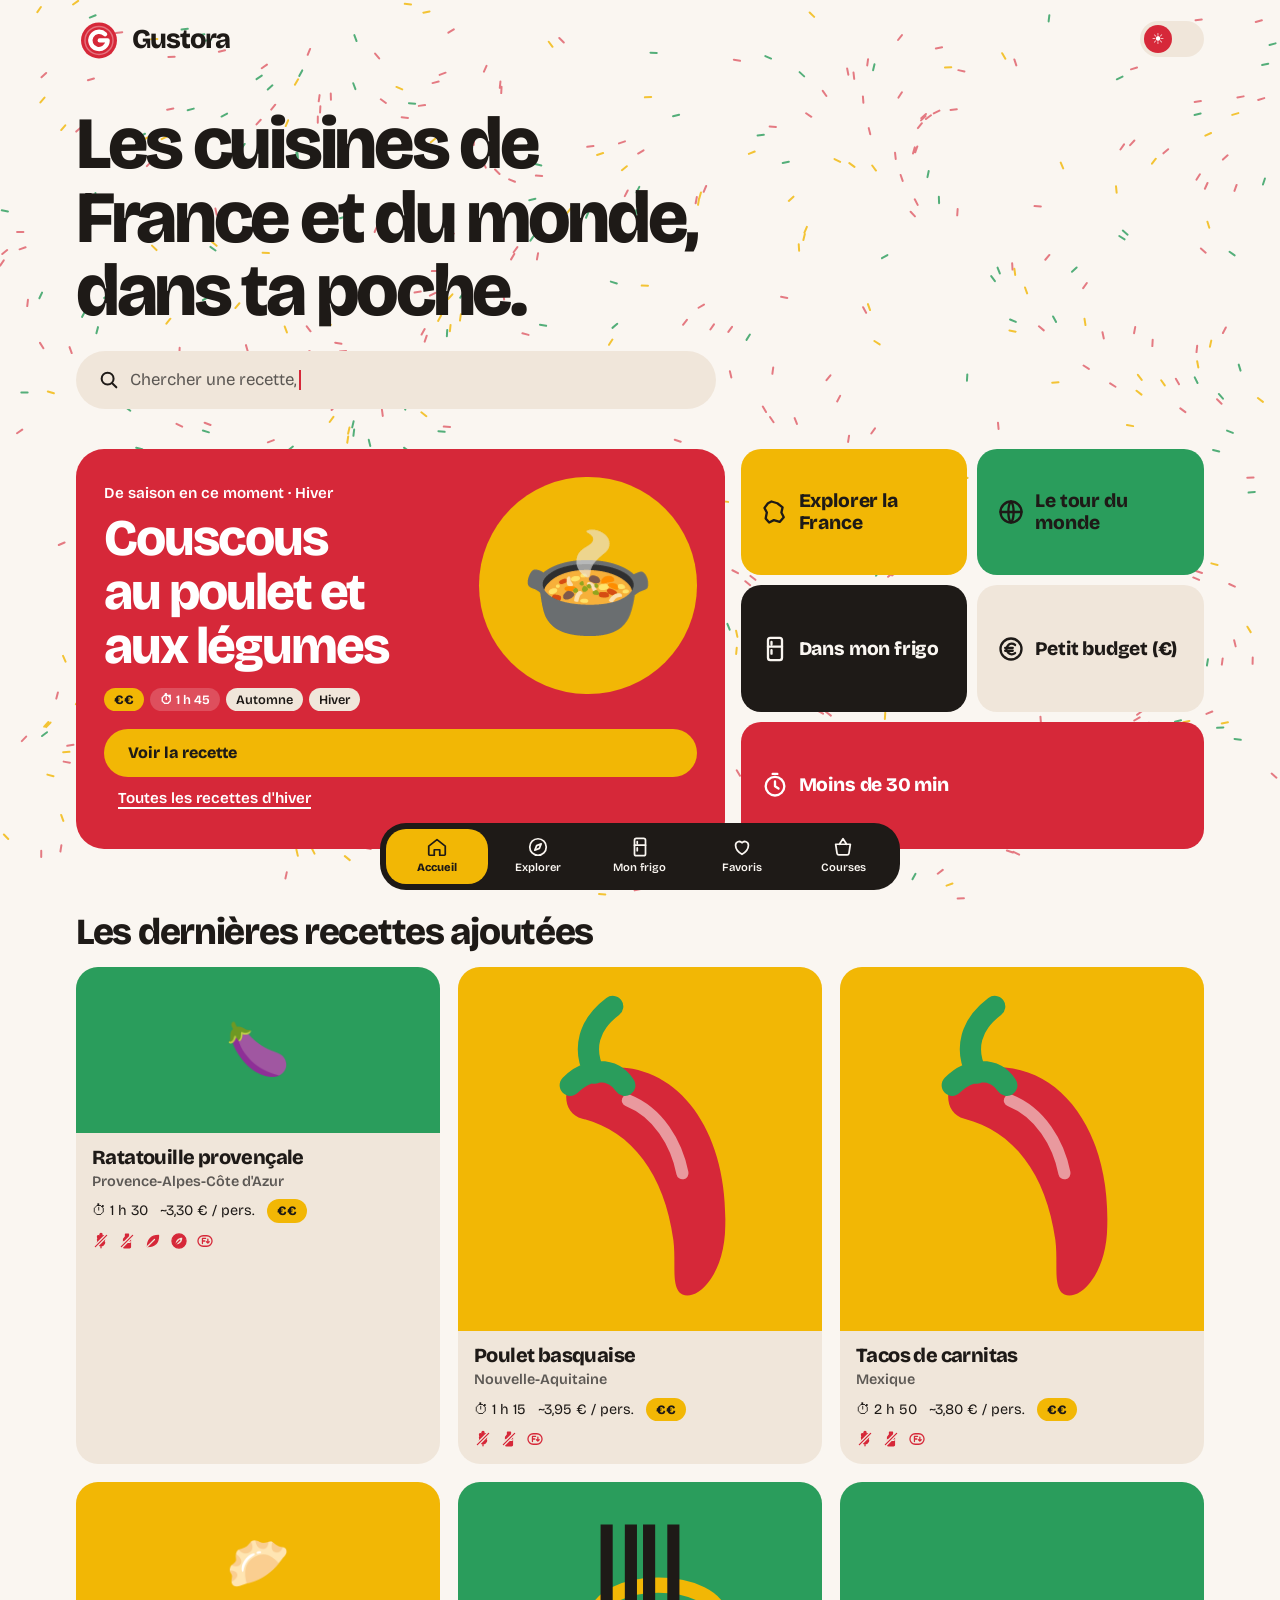
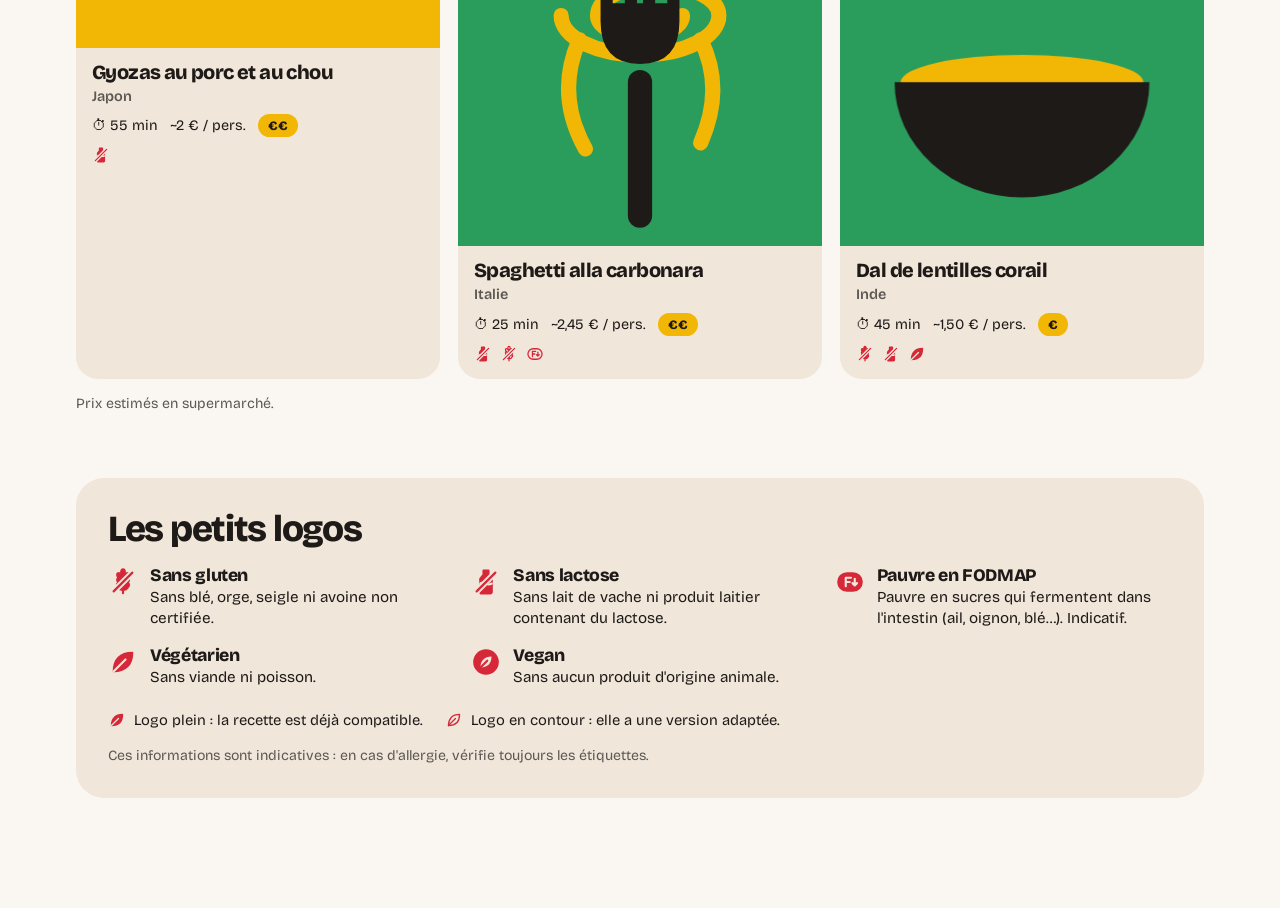
==== commit f2b9e734: "Mission 11 : le fond d'épices ne laisse plus de traces Le courant d'épices effaçait l'image d'avant " ====
--- a/index.html
+++ b/index.html
@@ -6,12 +6,12 @@
 <title>Gustora</title>
 <meta name="theme-color" content="#FAF6F1" media="(prefers-color-scheme: light)">
 <meta name="theme-color" content="#161210" media="(prefers-color-scheme: dark)">
-<link rel="icon" href="favicon.svg?v=12" type="image/svg+xml">
-<link rel="icon" href="favicon-32.png?v=12" sizes="32x32">
-<link rel="apple-touch-icon" href="apple-touch-icon.png?v=12">
+<link rel="icon" href="favicon.svg?v=13" type="image/svg+xml">
+<link rel="icon" href="favicon-32.png?v=13" sizes="32x32">
+<link rel="apple-touch-icon" href="apple-touch-icon.png?v=13">
 <link rel="preconnect" href="https://fonts.googleapis.com">
 <link rel="stylesheet" href="https://fonts.googleapis.com/css2?family=Bricolage+Grotesque:opsz,wght@12..96,400;12..96,600;12..96,800&display=swap">
-<link rel="stylesheet" href="style.css?v=12">
+<link rel="stylesheet" href="style.css?v=13">
 </head>
 <body data-ecran="accueil">
 <canvas id="graines" aria-hidden="true"></canvas>
@@ -53,14 +53,14 @@
 <nav class="tabbar" id="onglets" role="tablist"><span class="pill"></span></nav>
 <span class="toast" id="toast" role="status"></span>
 
-<script src="textes.js?v=12"></script>
-<script src="recettes.js?v=12"></script>
-<script src="stockage.js?v=12"></script>
-<script src="regimes.js?v=12"></script>
-<script src="effets.js?v=12"></script>
-<script src="filtres.js?v=12"></script>
-<script src="recette.js?v=12"></script>
-<script src="explorer.js?v=12"></script>
-<script src="app.js?v=12"></script>
+<script src="textes.js?v=13"></script>
+<script src="recettes.js?v=13"></script>
+<script src="stockage.js?v=13"></script>
+<script src="regimes.js?v=13"></script>
+<script src="effets.js?v=13"></script>
+<script src="filtres.js?v=13"></script>
+<script src="recette.js?v=13"></script>
+<script src="explorer.js?v=13"></script>
+<script src="app.js?v=13"></script>
 </body>
 </html>
